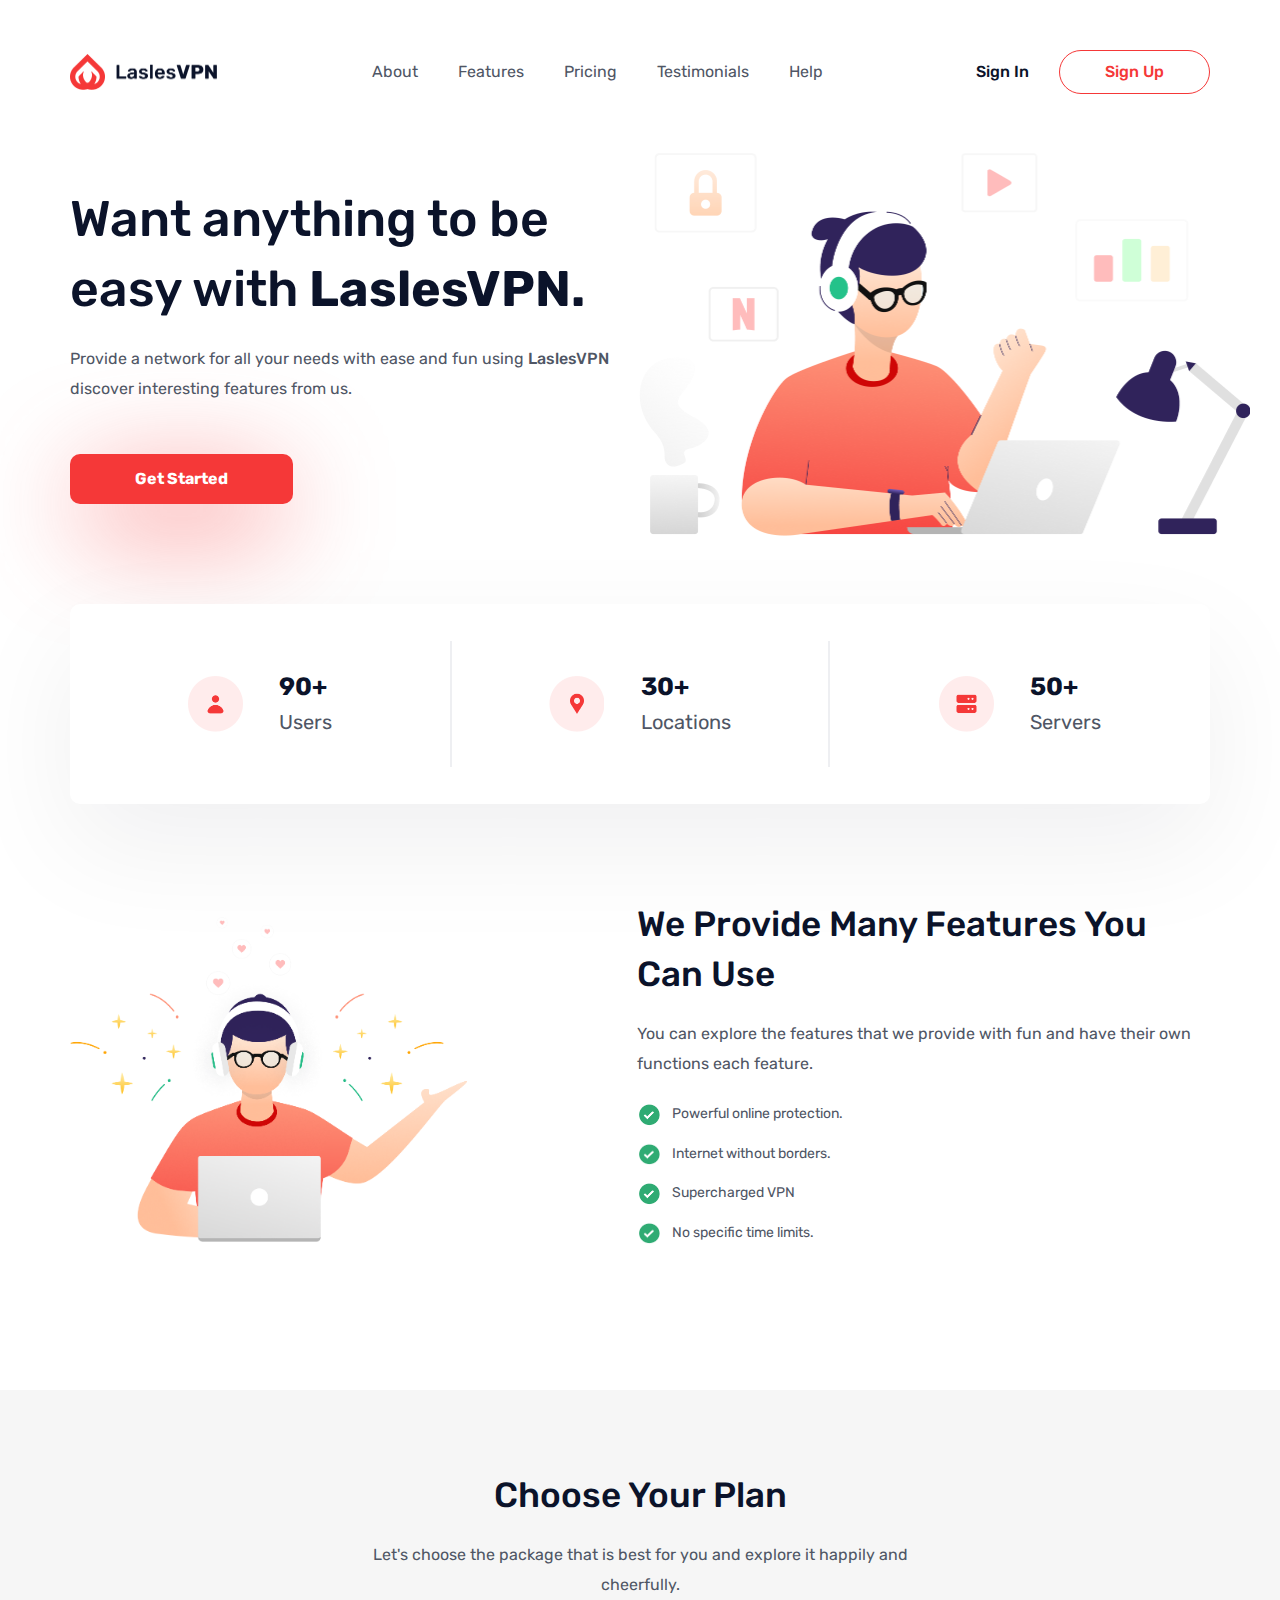
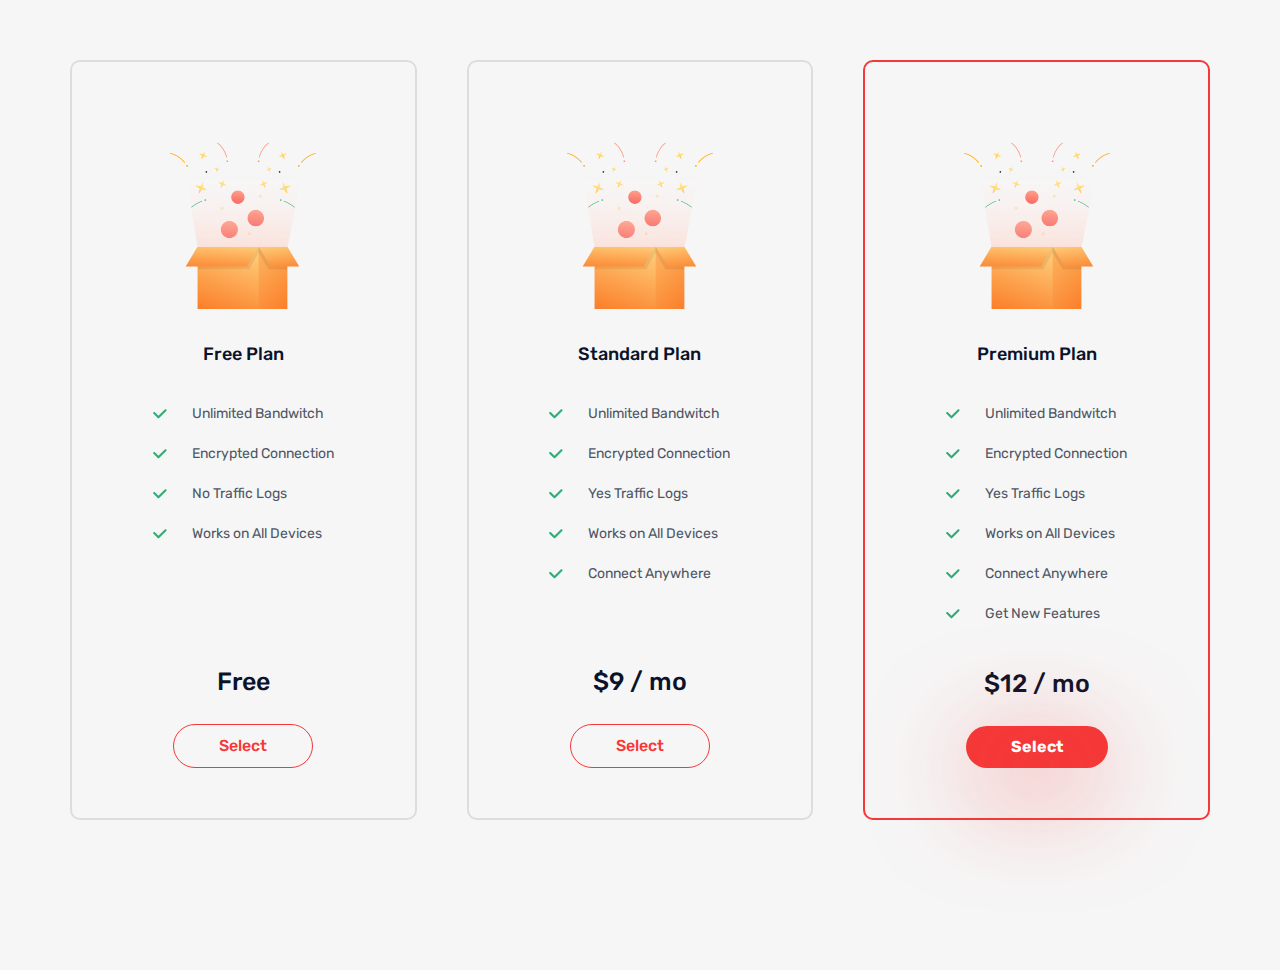
==== index.html @ 3b12e37f "plan" ====
<!DOCTYPE html>
<html lang="en">
  <head>
    <meta charset="UTF-8" />
    <meta http-equiv="X-UA-Compatible" content="IE=edge" />
    <meta name="viewport" content="width=device-width, initial-scale=1.0" />
    <title>LaslesVPN</title>
    <link rel="stylesheet" href="./css/app.css" />

    <link rel="preconnect" href="https://fonts.googleapis.com" />
    <link rel="preconnect" href="https://fonts.gstatic.com" crossorigin />
    <link
      href="https://fonts.googleapis.com/css2?family=Rubik:wght@400;500;700&display=swap"
      rel="stylesheet"
    />
  </head>

  <body>
    <div class="wrapper">
      <header class="header">
        <div class="container">
          <div class="header-container">
            <img srcset="./images/Logo.png 2x" alt="Logo" class="header-logo" />
            <ul class="menu">
              <li class="menu-item">
                <a href="#" class="menu-link">About</a>
              </li>
              <li class="menu-item">
                <a href="#" class="menu-link">Features</a>
              </li>
              <li class="menu-item">
                <a href="#" class="menu-link">Pricing</a>
              </li>
              <li class="menu-item">
                <a href="#" class="menu-link">Testimonials</a>
              </li>
              <li class="menu-item">
                <a href="#" class="menu-link">Help</a>
              </li>
            </ul>

            <div class="header-auth">
              <a href="#" class="header-signin">Sign in</a>
              <!-- <a href="#" class="header-signup">Sign up</a> -->
              <a href="#" class="button button-outline">Sign up</a>
            </div>
          </div>
        </div>
      </header>

      <main>
        <section class="hero">
          <div class="container">
            <div class="hero-container">
              <div class="hero-content">
                <h1 class="hero-heading">
                  Want anything to be easy with <strong>LaslesVPN.</strong>
                </h1>
                <p class="hero-desc">
                  Provide a network for all your needs with ease and fun using
                  <strong>LaslesVPN</strong> discover interesting features from
                  us.
                </p>
                <a
                  href="#"
                  class="button button-primary button-rounded button-shadow"
                  >Get Started</a
                >
              </div>
              <div class="hero-image">
                <img srcset="./images//hero-image.png 2x" alt="hero-image" />
              </div>
            </div>
          </div>
        </section>

        <section class="intro">
          <div class="container">
            <div class="intro-container">
              <div class="intro-item">
                <div class="intro-icon">
                  <img srcset="./images/user.png 2x" alt="" />
                </div>
                <div class="intro-info">
                  <h3 class="intro-title">90+</h3>
                  <span class="intro-text"> Users </span>
                </div>
              </div>

              <div class="intro-item">
                <div class="intro-icon">
                  <img srcset="./images/location.png 2x" alt="" />
                </div>
                <div class="intro-info">
                  <h3 class="intro-title">30+</h3>
                  <span class="intro-text"> Locations </span>
                </div>
              </div>

              <div class="intro-item">
                <div class="intro-icon">
                  <img srcset="./images/Server.png 2x" alt="" />
                </div>
                <div class="intro-info">
                  <h3 class="intro-title">50+</h3>
                  <span class="intro-text"> Servers </span>
                </div>
              </div>
            </div>
          </div>
        </section>

        <section class="feature">
          <div class="container">
            <div class="feature-container">
              <div class="feature-image">
                <img srcset="./images/feature-image.png 2x" alt="" />
              </div>
              <div class="feature-content">
                <h2 class="heading">We Provide Many Features You Can Use</h2>
                <p class="text feature-desc">
                  You can explore the features that we provide with fun and have
                  their own functions each feature.
                </p>

                <ul class="feature-list">
                  <li class="feature-item">
                    <img
                      srcset="./images/check.png 2x"
                      alt=""
                      class="feature-icon"
                    />
                    <span> Powerful online protection.</span>
                  </li>
                  <li class="feature-item">
                    <img
                      srcset="./images/check.png 2x"
                      alt=""
                      class="feature-icon"
                    /><span>Internet without borders.</span>
                  </li>
                  <li class="feature-item">
                    <img
                      srcset="./images/check.png 2x"
                      alt=""
                      class="feature-icon"
                    /><span>Supercharged VPN</span>
                  </li>
                  <li class="feature-item">
                    <img
                      srcset="./images/check.png 2x"
                      alt=""
                      class="feature-icon"
                    /><span>No specific time limits.</span>
                  </li>
                </ul>
              </div>
            </div>
          </div>
        </section>

        <section class="plan">
          <div class="container">
            <div class="plan-header">
              <h2 class="heading">Choose Your Plan</h2>
              <p class="text">
                Let's choose the package that is best for you and explore it
                happily and cheerfully.
              </p>
            </div>
            <div class="plan-list">
              <div class="plan-item">
                <div class="plan-image">
                  <img srcset="./images/Free.png 2x" alt="" />
                </div>
                <h3 class="plan-title">Free Plan</h3>
                <div class="plan-detail">
                  <div class="plan-info">
                    <img src="./images/check-vector.svg" alt="" />
                    <span>Unlimited Bandwitch</span>
                  </div>
                  <div class="plan-info">
                    <img src="./images/check-vector.svg" alt="" />
                    <span>Encrypted Connection</span>
                  </div>
                  <div class="plan-info">
                    <img src="./images/check-vector.svg" alt="" />
                    <span>No Traffic Logs</span>
                  </div>
                  <div class="plan-info">
                    <img src="./images/check-vector.svg" alt="" />
                    <span>Works on All Devices</span>
                  </div>
                </div>
                <h4 class="plan-price">Free</h4>
                <a href="#" class="button button-outline">Select</a>
              </div>
              <div class="plan-item">
                <div class="plan-image">
                  <img srcset="./images/Free.png 2x" alt="" />
                </div>
                <h3 class="plan-title">Standard Plan</h3>
                <div class="plan-detail">
                  <div class="plan-info">
                    <img src="./images/check-vector.svg" alt="" />
                    <span>Unlimited Bandwitch</span>
                  </div>
                  <div class="plan-info">
                    <img src="./images/check-vector.svg" alt="" />
                    <span>Encrypted Connection</span>
                  </div>
                  <div class="plan-info">
                    <img src="./images/check-vector.svg" alt="" />
                    <span>Yes Traffic Logs</span>
                  </div>
                  <div class="plan-info">
                    <img src="./images/check-vector.svg" alt="" />
                    <span>Works on All Devices</span>
                  </div>
                  <div class="plan-info">
                    <img src="./images/check-vector.svg" alt="" />
                    <span>Connect Anywhere</span>
                  </div>
                </div>
                <h4 class="plan-price">$9 <span>/ mo </span></h4>
                <a href="#" class="button button-outline">Select</a>
              </div>
              <div class="plan-item is-active">
                <div class="plan-image">
                  <img srcset="./images/Free.png 2x" alt="" />
                </div>
                <h3 class="plan-title">Premium Plan</h3>
                <div class="plan-detail">
                  <div class="plan-info">
                    <img src="./images/check-vector.svg" alt="" />
                    <span>Unlimited Bandwitch</span>
                  </div>
                  <div class="plan-info">
                    <img src="./images/check-vector.svg" alt="" />
                    <span>Encrypted Connection</span>
                  </div>
                  <div class="plan-info">
                    <img src="./images/check-vector.svg" alt="" />
                    <span>Yes Traffic Logs</span>
                  </div>
                  <div class="plan-info">
                    <img src="./images/check-vector.svg" alt="" />
                    <span>Works on All Devices</span>
                  </div>
                  <div class="plan-info">
                    <img src="./images/check-vector.svg" alt="" />
                    <span>Connect Anywhere</span>
                  </div>
                  <div class="plan-info">
                    <img src="./images/check-vector.svg" alt="" />
                    <span>Get New Features</span>
                  </div>
                </div>
                <h4 class="plan-price">$12 <span>/ mo</span></h4>
                <a href="#" class="button button-primary button-shadow"
                  >Select</a
                >
              </div>
            </div>
          </div>
        </section>
      </main>
    </div>
  </body>
</html>
---- css/app.css ----
html {
  box-sizing: border-box;
}

* {
  margin: 0;
  padding: 0;
}

*,
*::before,
*::after {
  box-sizing: border-box;
}

input,
textarea,
select,
button {
  outline: none;
}

input {
  line-height: normal;
}

label,
button {
  cursor: pointer;
}

a {
  text-decoration: none;
}

img {
  display: block;
  max-width: 100%;
}

.wrapper {
  max-width: 1440px;
  margin: 0 auto;
}

.container {
  max-width: 1170px;
  margin: 0 auto;
  padding: 0 15px;
}

body {
  line-height: 1;
  font-family: "Rubik", sans-serif;
  color: #4f5665;
  font-weight: 400;
}

.button {
  display: inline-block;
  padding: 13px 45px;
  border-radius: 100rem;
  font-family: "Rubik", sans-serif;
  line-height: 1;
  font-size: 16px;
  border: none;
  outline: none;
}
.button-primary {
  font-weight: 700;
  background-color: #f53838;
  color: white;
}
.button-outline {
  font-weight: 500;
  background-color: transparent;
  color: #f53838;
  border: 1px solid;
}
.button-rounded {
  border-radius: 10px;
  padding: 17px 65px;
}
.button-shadow {
  position: relative;
}
.button-shadow:after {
  content: "";
  position: absolute;
  top: 0;
  left: 50%;
  height: 100%;
  width: 90%;
  background: rgba(245, 56, 56, 0.63);
  filter: blur(54px);
  border-radius: 10px;
  transform: translate(-50%, 50%);
  z-index: -1;
}

h1,
h2,
h3,
h4,
h5,
h6 {
  color: #0b132a;
}

.heading {
  font-weight: 500;
  font-size: 35px;
  line-height: 1.4285714286;
  margin-bottom: 20px;
  text-transform: capitalize;
}

.text {
  line-height: 1.875;
}

.header {
  padding-top: 50px;
  padding-bottom: 90px;
}
.header-container {
  display: flex;
  justify-content: space-between;
  align-items: center;
}
.header-auth {
  display: flex;
  align-items: center;
  gap: 0 30px;
  text-transform: capitalize;
  font-weight: 500;
}
.header-signin {
  color: #0b132a;
}
.header-signup {
  padding: 13px 45px;
  border-radius: 100rem;
  color: #f53838;
  border: 1px solid;
}

.menu {
  list-style: none;
  display: flex;
  align-items: center;
  gap: 0 40px;
}
.menu-link {
  color: inherit;
}

.hero {
  padding-bottom: 100px;
}
.hero-container {
  display: flex;
  justify-content: space-between;
  align-items: center;
  position: relative;
}
.hero-image {
  position: absolute;
  transform: translateX(40px);
  right: 0;
}
.hero-content {
  width: 100%;
  max-width: 555px;
}
.hero-heading {
  font-size: 50px;
  font-weight: 500;
  margin-bottom: 20px;
  line-height: 1.4;
  color: #0b132a;
}
.hero-desc {
  line-height: 1.875;
  margin-bottom: 50px;
}
.hero-desc strong {
  font-weight: 500;
}

.intro {
  margin-bottom: 95px;
}
.intro-container {
  background: #ffffff;
  border-radius: 10px;
  padding: 37px 0;
  box-shadow: 0 42px 114px 0 rgba(13, 16, 37, 0.064);
  display: grid;
  grid-template-columns: repeat(3, minmax(0, 1fr));
  min-height: 200px;
}
.intro-item {
  display: flex;
  align-items: center;
  justify-content: center;
  gap: 0 36.5px;
}
.intro-item:nth-child(2) {
  border-left: 2px solid #eeeff2;
  border-right: 2px solid #eeeff2;
}
.intro-title {
  font-size: 25px;
  font-weight: 700;
  margin-bottom: 5px;
  line-height: 1.2;
}
.intro-text {
  font-size: 20px;
  line-height: 1.5;
}

.feature {
  margin-bottom: 130px;
}
.feature-container {
  display: flex;
  justify-content: space-between;
  align-items: center;
  gap: 0 170px;
}
.feature-desc {
  margin-bottom: 23px;
}
.feature-list {
  list-style: none;
}
.feature-item {
  display: flex;
  align-items: center;
  gap: 0 10px;
  margin-bottom: 15px;
  font-size: 14px;
}

.plan {
  padding: 80px 0 150px;
  background-color: #F6F6F6;
}
.plan-header {
  max-width: 555px;
  text-align: center;
  margin: 0 auto 60px;
}
.plan-list {
  display: grid;
  grid-template-columns: repeat(3, 1fr);
  grid-gap: 0 50px;
  min-height: 760px;
}
.plan-item {
  border: 2px solid #dddddd;
  box-sizing: border-box;
  border-radius: 10px;
  padding: 80px 50px 50px;
  display: flex;
  flex-direction: column;
  align-items: center;
}
.plan-image {
  margin: 0 auto 30px;
}
.plan-title {
  font-size: 18px;
  font-weight: 500;
  line-height: 1.6666666667;
  margin-bottom: 30px;
}
.plan-info {
  display: flex;
  align-items: center;
  gap: 0 25px;
  margin-bottom: 10px;
  font-size: 14px;
  line-height: 2.1428571429;
}
.plan-price {
  font-size: 25px;
  font-weight: 500;
  margin-bottom: 30px;
  margin-top: auto;
}
.plan .button-shadow {
  z-index: 0;
}
.plan-item.is-active, .plan-item:hover {
  border-color: #f53838;
}
.plan-item.is-active .button, .plan-item:hover .button {
  background-color: #f53838;
  color: white;
}

/*# sourceMappingURL=app.css.map */
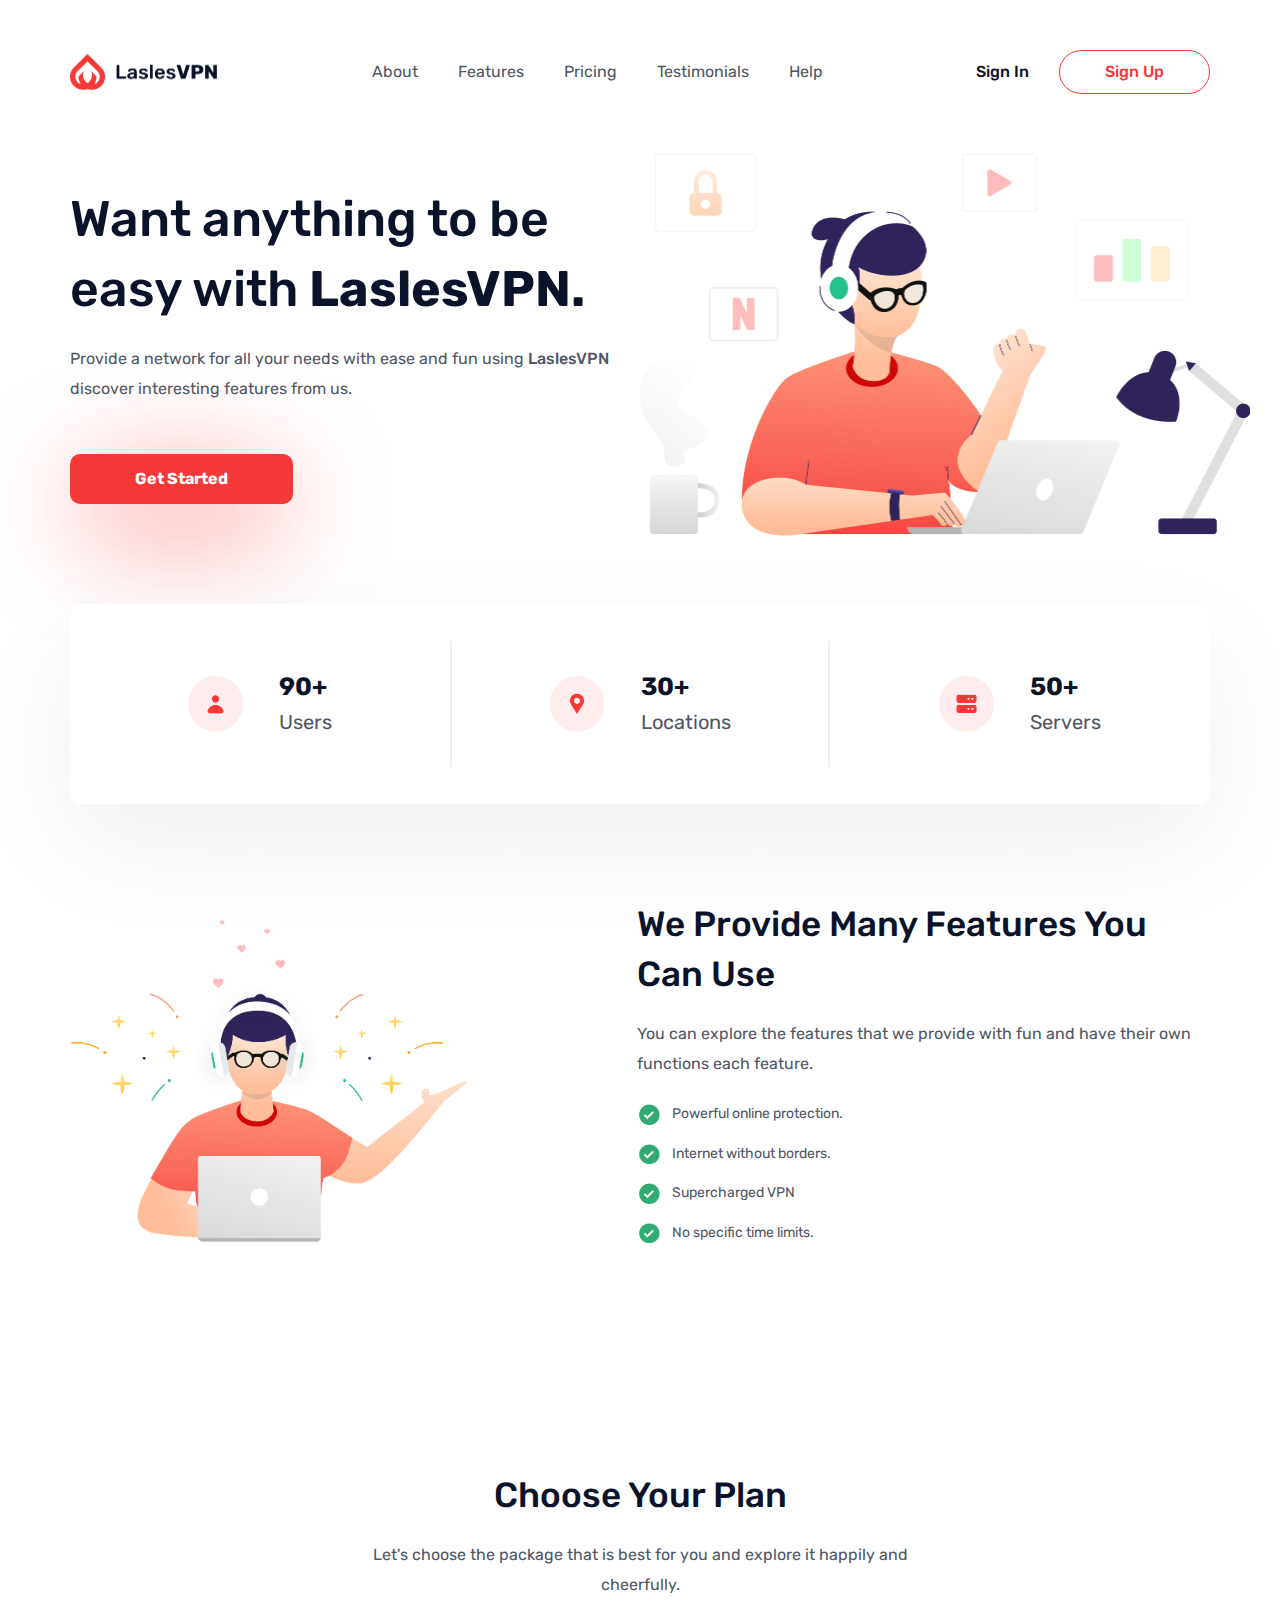
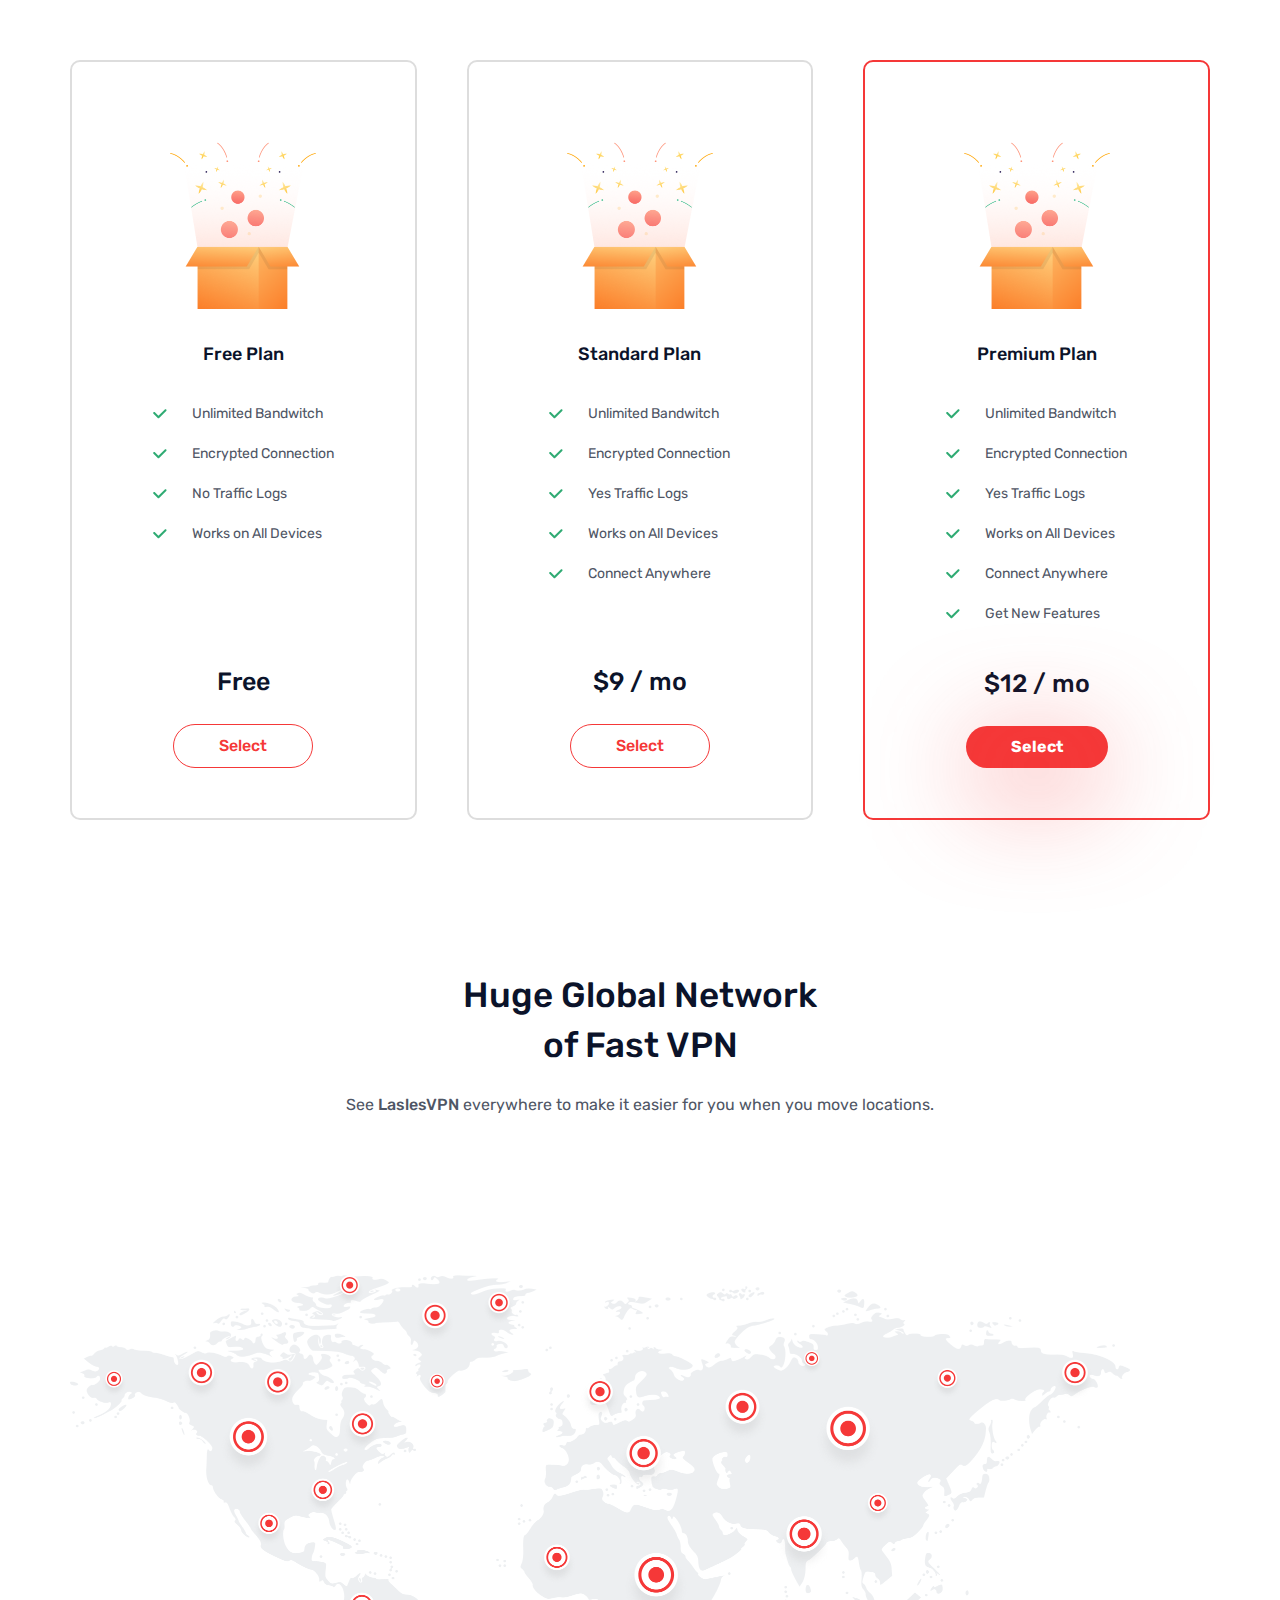
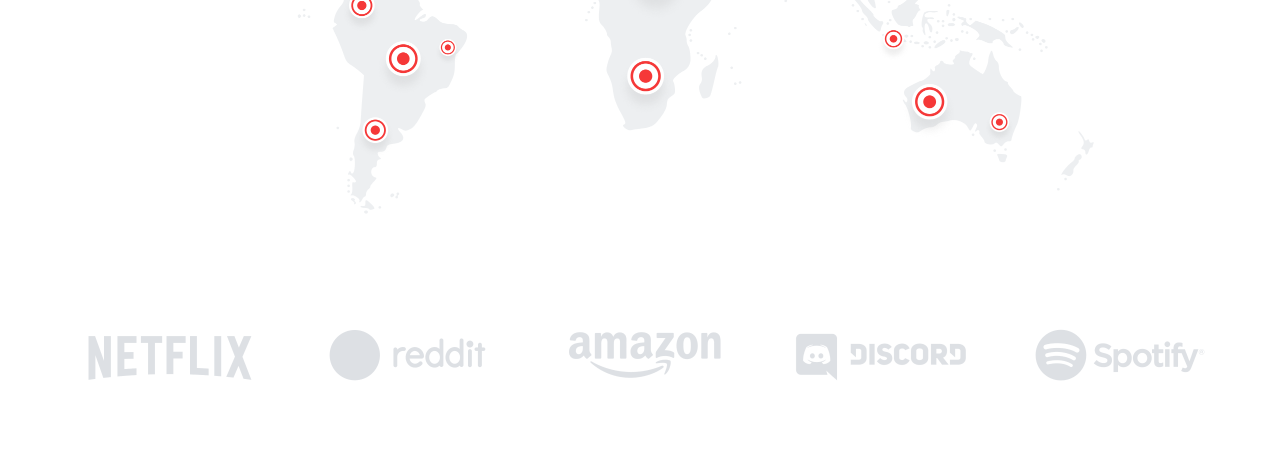
==== commit b036d2e5: "network+logo" ====
--- a/index.html
+++ b/index.html
@@ -264,6 +264,27 @@
             </div>
           </div>
         </section>
+
+        <section class="network">
+          <div class="container">
+            <div class="boxed">
+              <h2 class="heading">Huge Global Network of Fast VPN</h2>
+              <p class="text">
+                See <span class="text-medium">LaslesVPN</span> everywhere to
+                make it easier for you when you move locations.
+              </p>
+            </div>
+            <div class="network-image">
+              <img srcset="./images/network.png 2x" alt="" />
+            </div>
+          </div>
+        </section>
+
+        <section class="logo">
+          <div class="container">
+            <img srcset="./images/Sponsored.png 2x" alt="" />
+          </div>
+        </section>
       </main>
     </div>
   </body>
--- a/css/app.css
+++ b/css/app.css
@@ -38,22 +38,22 @@
   max-width: 100%;
 }
 
-.wrapper {
-  max-width: 1440px;
-  margin: 0 auto;
-}
-
-.container {
-  max-width: 1170px;
-  margin: 0 auto;
-  padding: 0 15px;
-}
-
 body {
   line-height: 1;
   font-family: "Rubik", sans-serif;
   color: #4f5665;
   font-weight: 400;
+}
+
+.wrapper {
+  max-width: 1440px;
+  margin: 0 auto;
+}
+
+.container {
+  max-width: 1170px;
+  margin: 0 auto;
+  padding: 0 15px;
 }
 
 .button {
@@ -98,6 +98,13 @@
   z-index: -1;
 }
 
+.boxed {
+  min-width: 555px;
+  margin-left: auto;
+  margin-right: auto;
+  text-align: center;
+}
+
 h1,
 h2,
 h3,
@@ -112,11 +119,14 @@
   font-size: 35px;
   line-height: 1.4285714286;
   margin-bottom: 20px;
-  text-transform: capitalize;
 }
 
 .text {
   line-height: 1.875;
+}
+
+.text-medium {
+  font-weight: 500;
 }
 
 .header {
@@ -246,7 +256,6 @@
 
 .plan {
   padding: 80px 0 150px;
-  background-color: #F6F6F6;
 }
 .plan-header {
   max-width: 555px;
@@ -302,4 +311,16 @@
   color: white;
 }
 
+.network .heading {
+  max-width: 380px;
+  margin-left: auto;
+  margin-right: auto;
+}
+.network .boxed {
+  margin-bottom: 155px;
+}
+.network-image {
+  margin-bottom: 36px;
+}
+
 /*# sourceMappingURL=app.css.map */
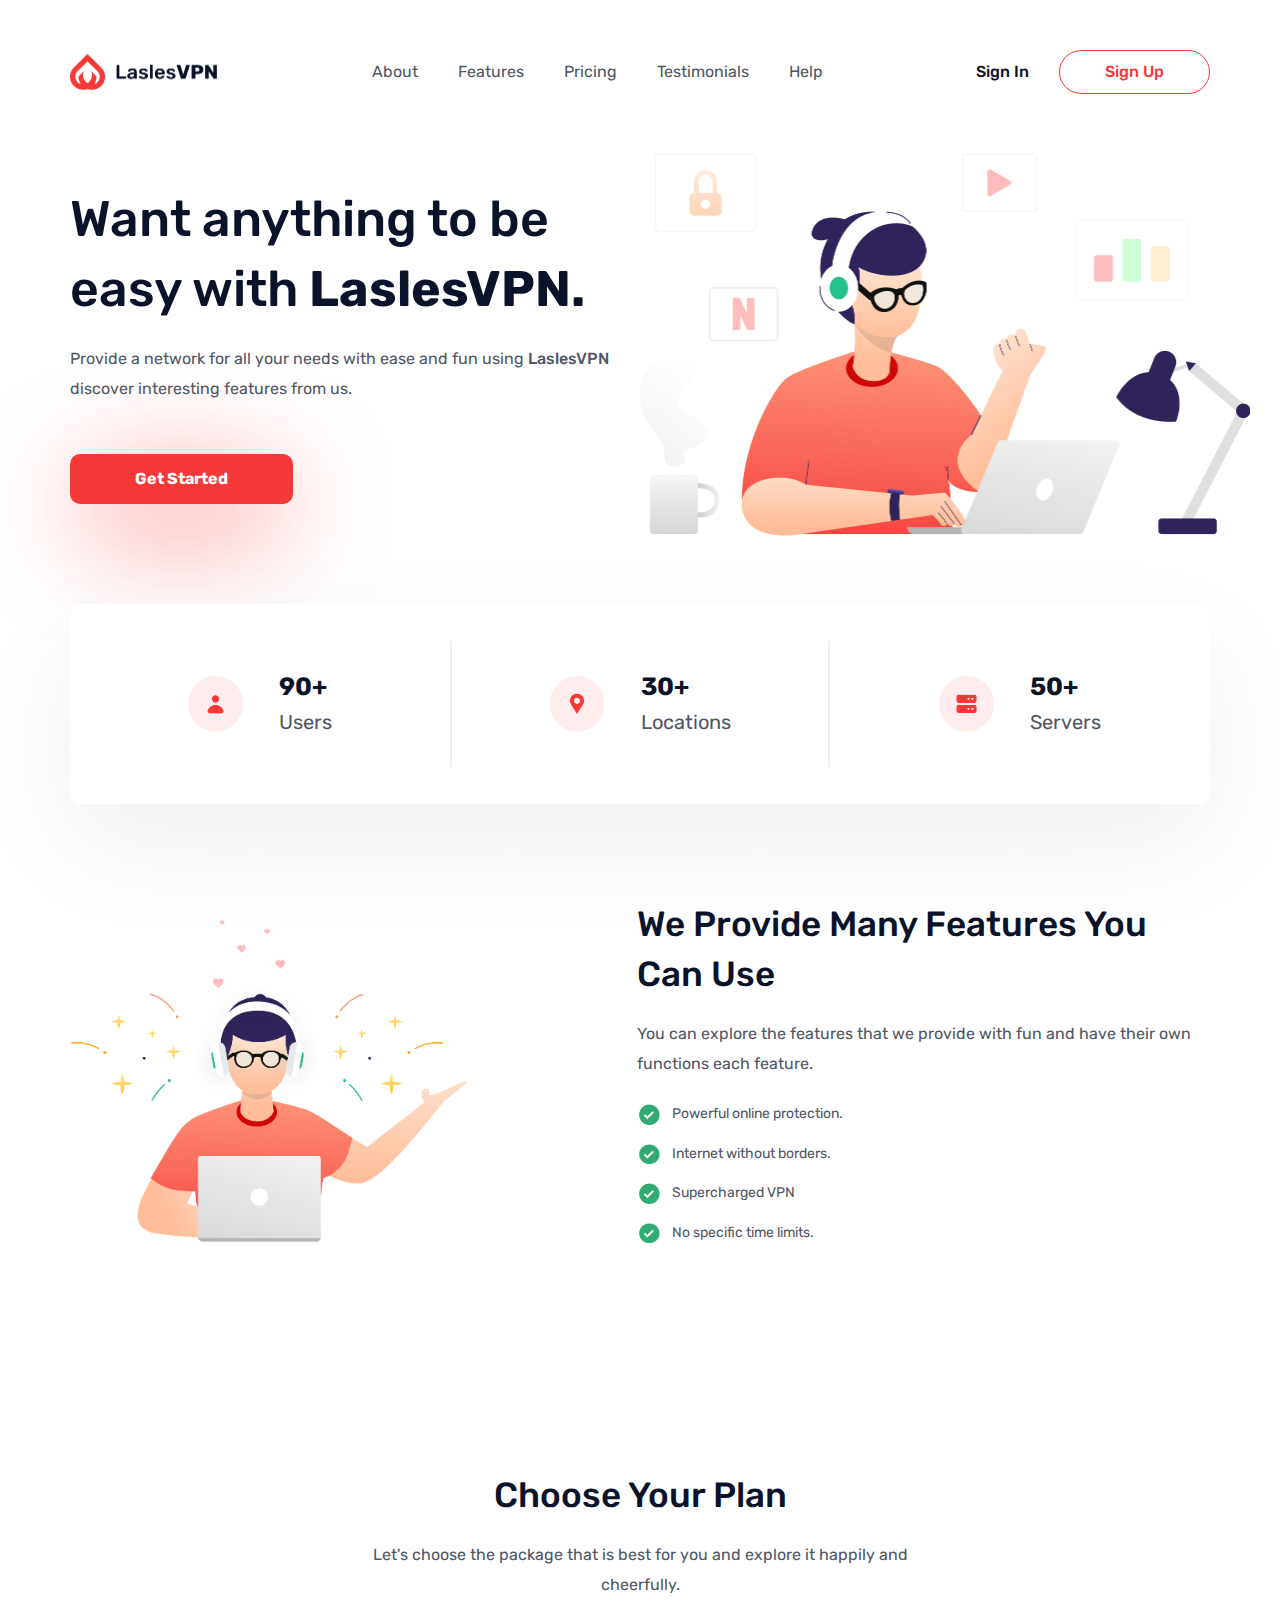
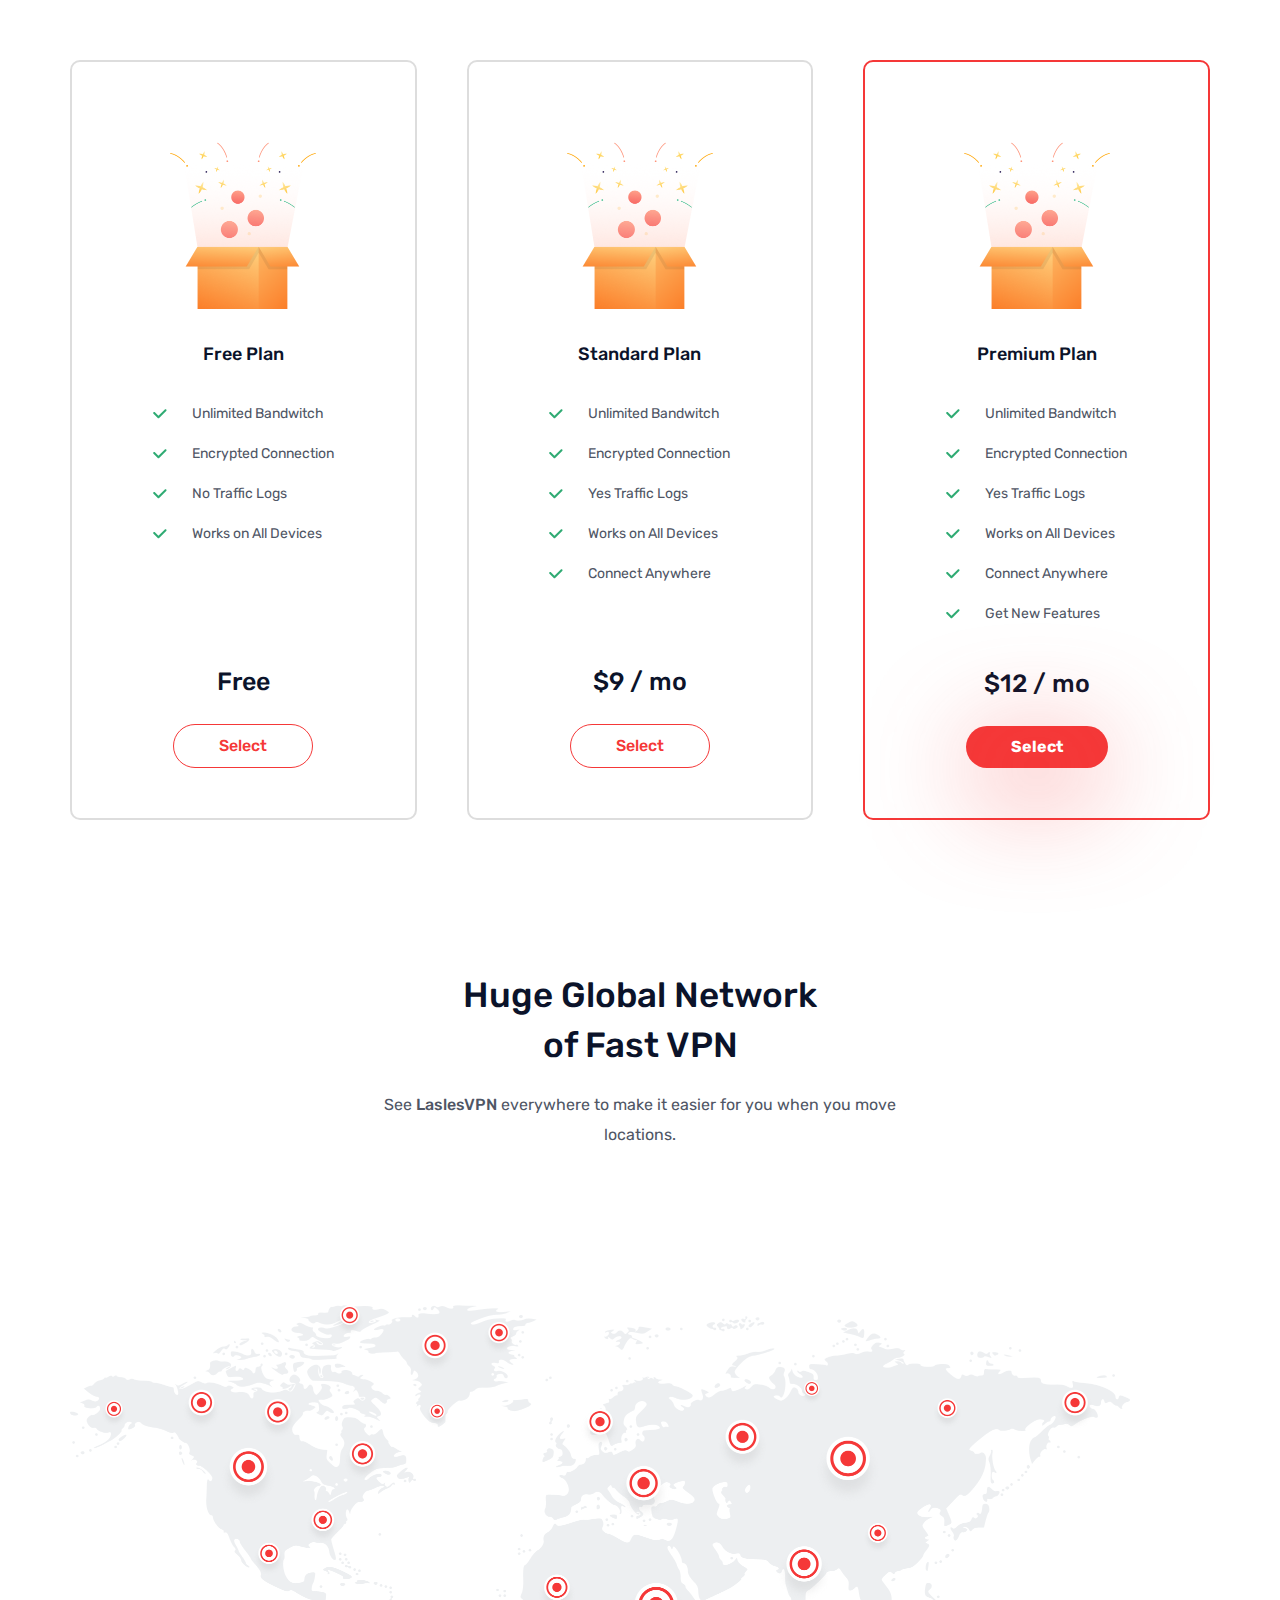
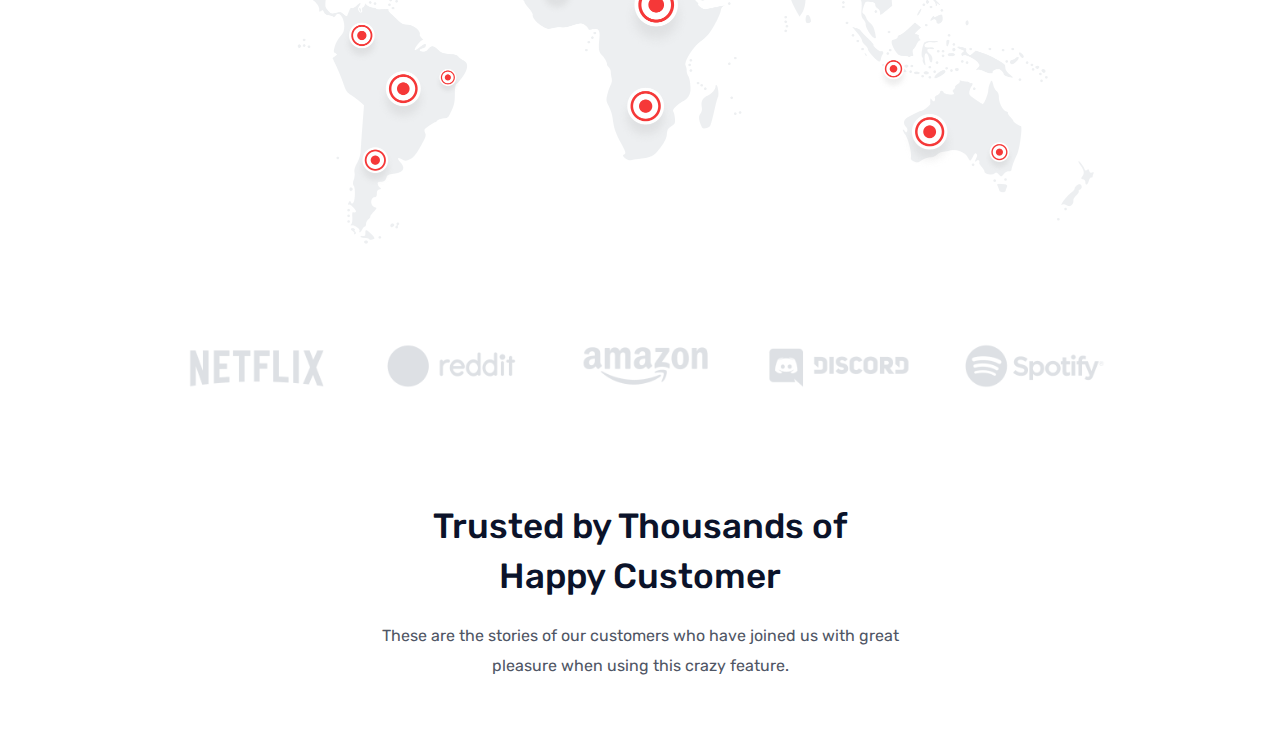
==== commit 82a45477: "deploy" ====
--- a/index.html
+++ b/index.html
@@ -285,6 +285,18 @@
             <img srcset="./images/Sponsored.png 2x" alt="" />
           </div>
         </section>
+
+        <section class="customer">
+          <div class="container">
+            <div class="boxed">
+              <h2 class="heading">Trusted by Thousands of Happy Customer</h2>
+              <p class="text">
+                These are the stories of our customers who have joined us with
+                great pleasure when using this crazy feature.
+              </p>
+            </div>
+          </div>
+        </section>
       </main>
     </div>
   </body>
--- a/css/app.css
+++ b/css/app.css
@@ -99,7 +99,7 @@
 }
 
 .boxed {
-  min-width: 555px;
+  max-width: 555px;
   margin-left: auto;
   margin-right: auto;
   text-align: center;
@@ -323,4 +323,17 @@
   margin-bottom: 36px;
 }
 
+.logo {
+  margin: 0 160px 50px;
+}
+
+.customer .boxed {
+  margin-bottom: 60px;
+}
+.customer .heading {
+  max-width: 450px;
+  margin-left: auto;
+  margin-right: auto;
+}
+
 /*# sourceMappingURL=app.css.map */
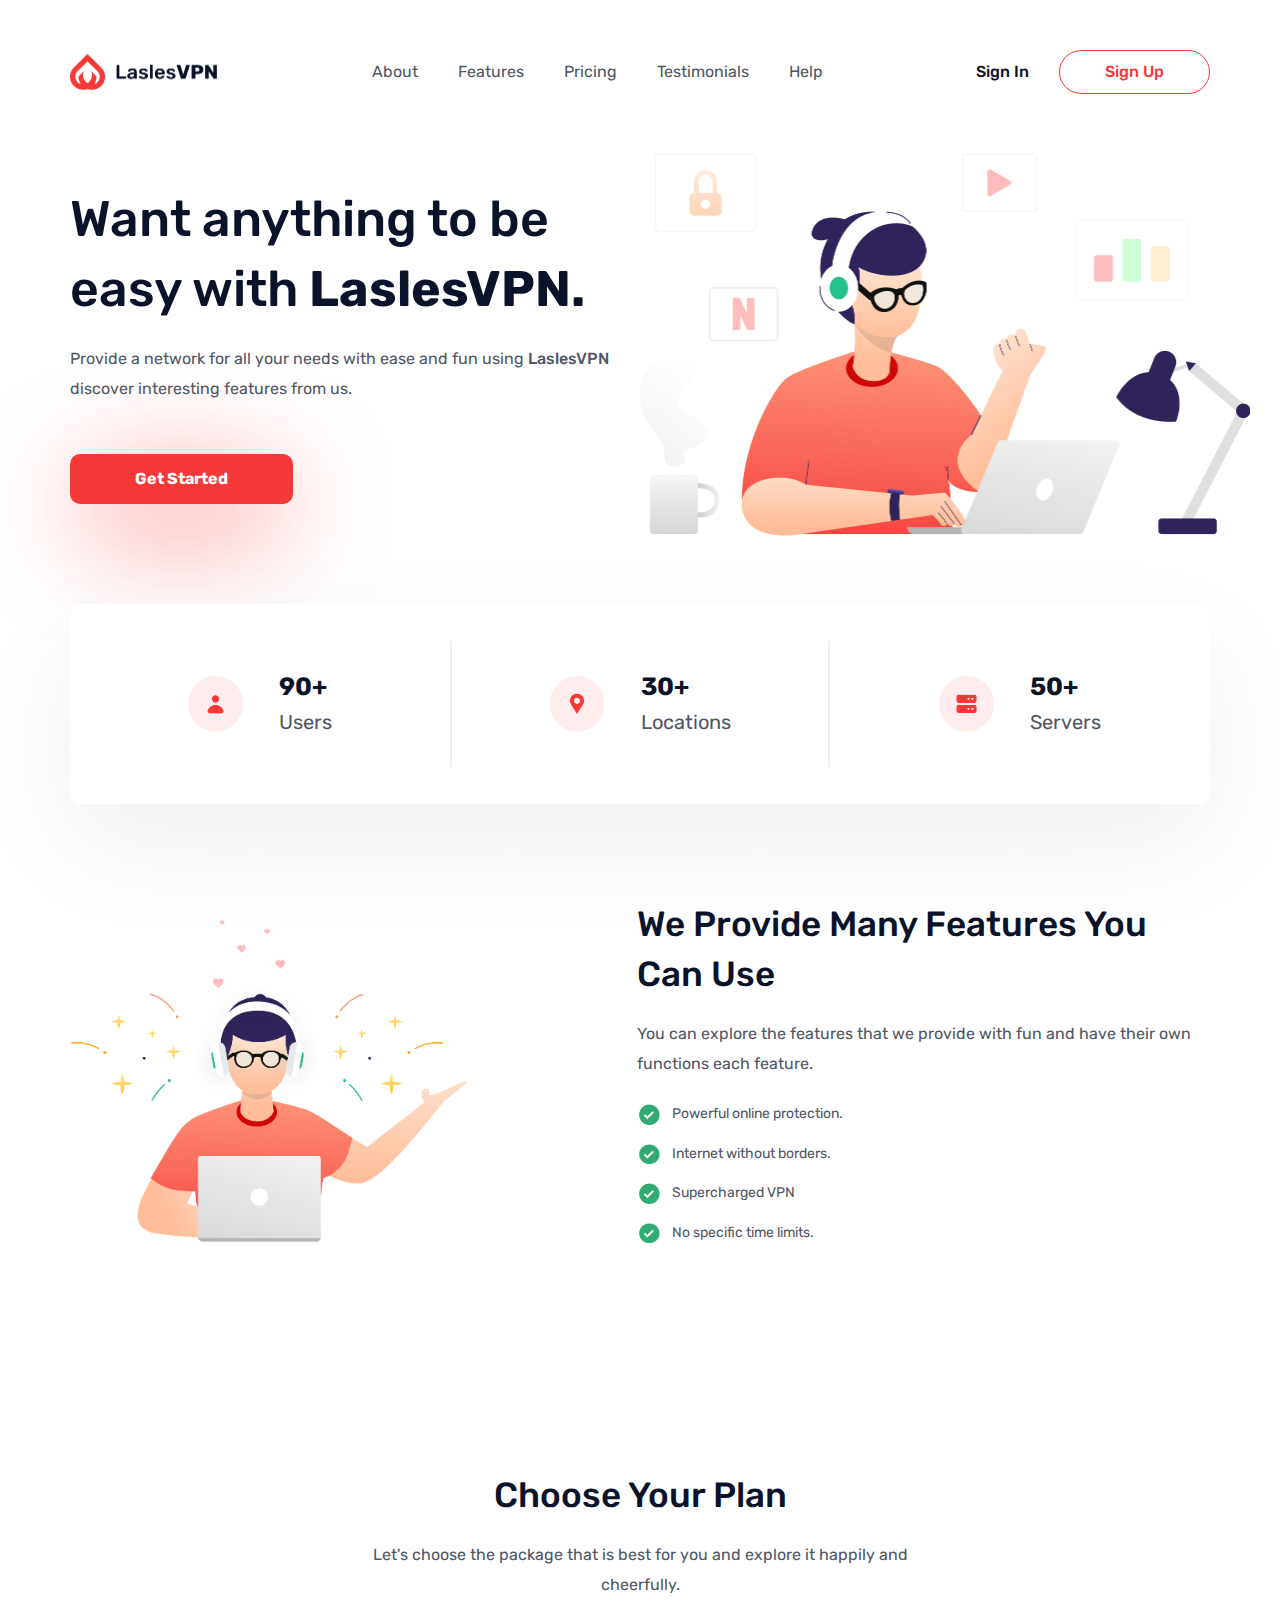
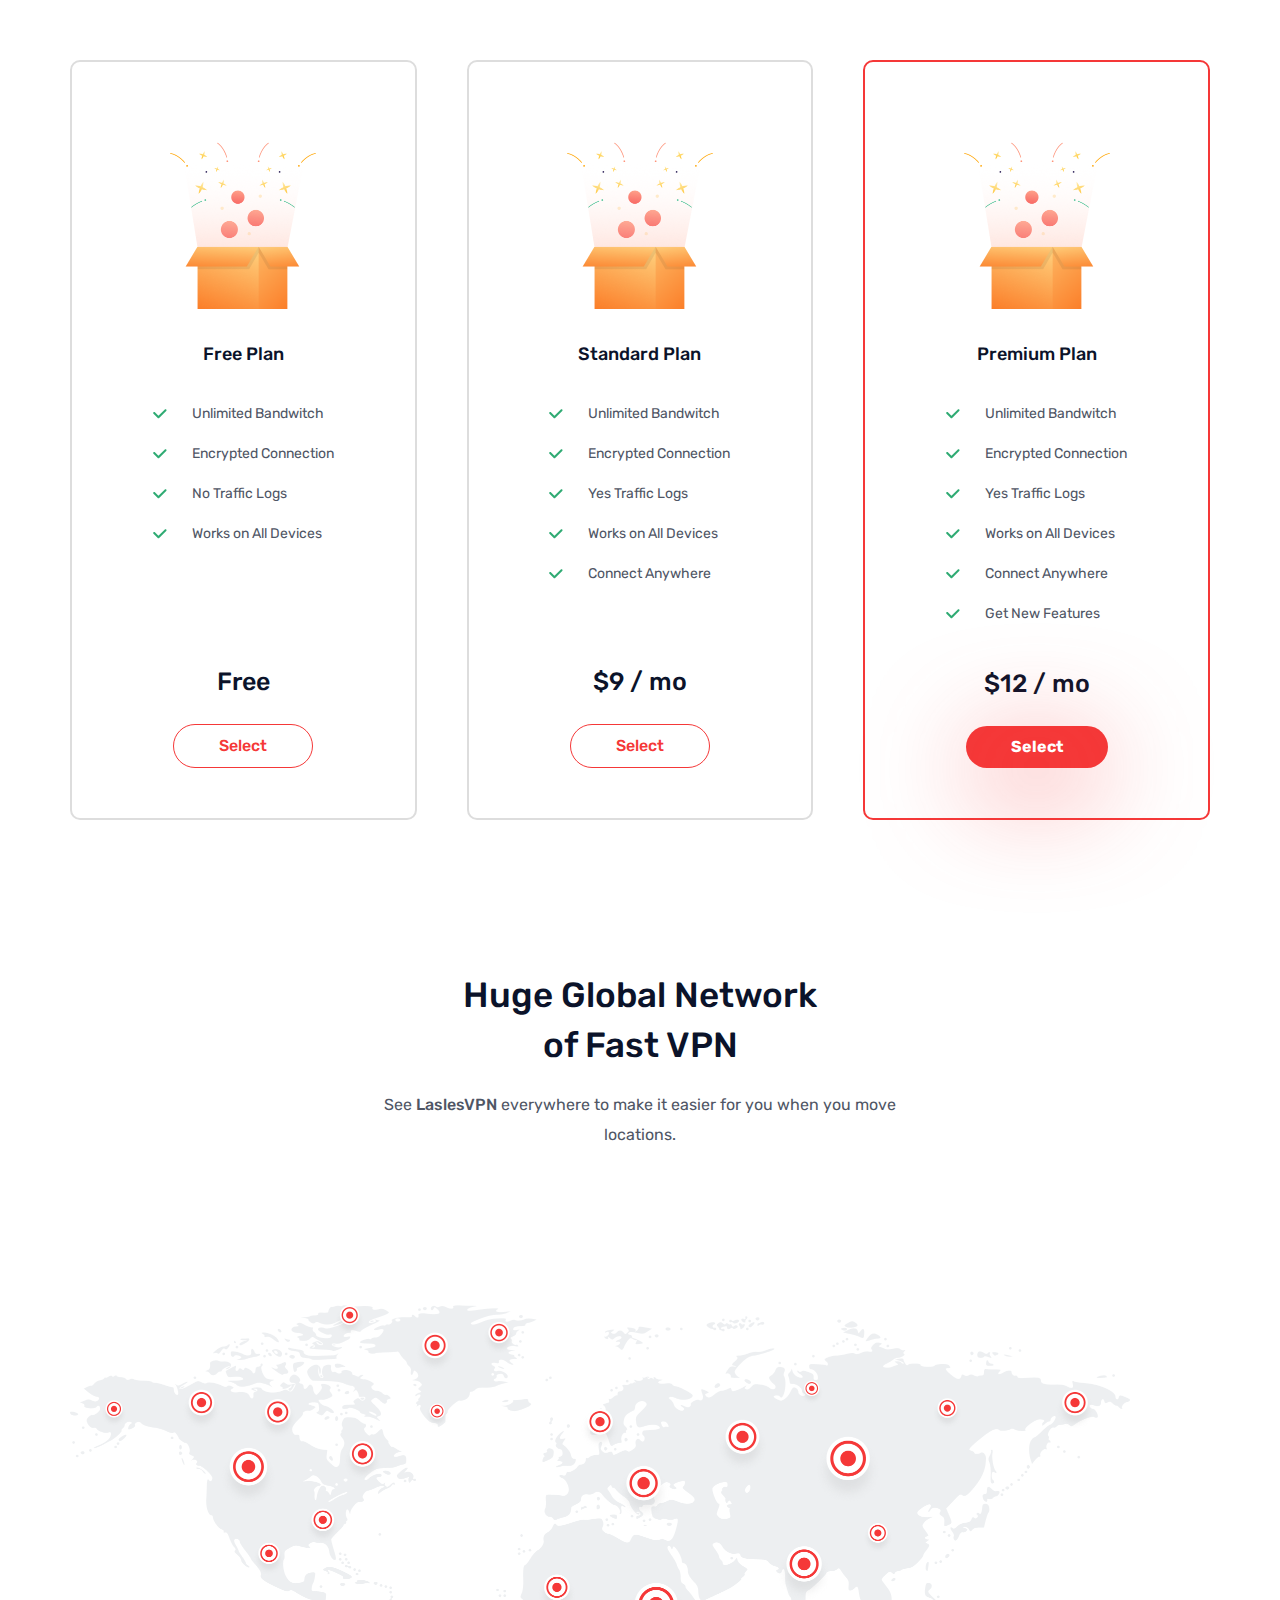
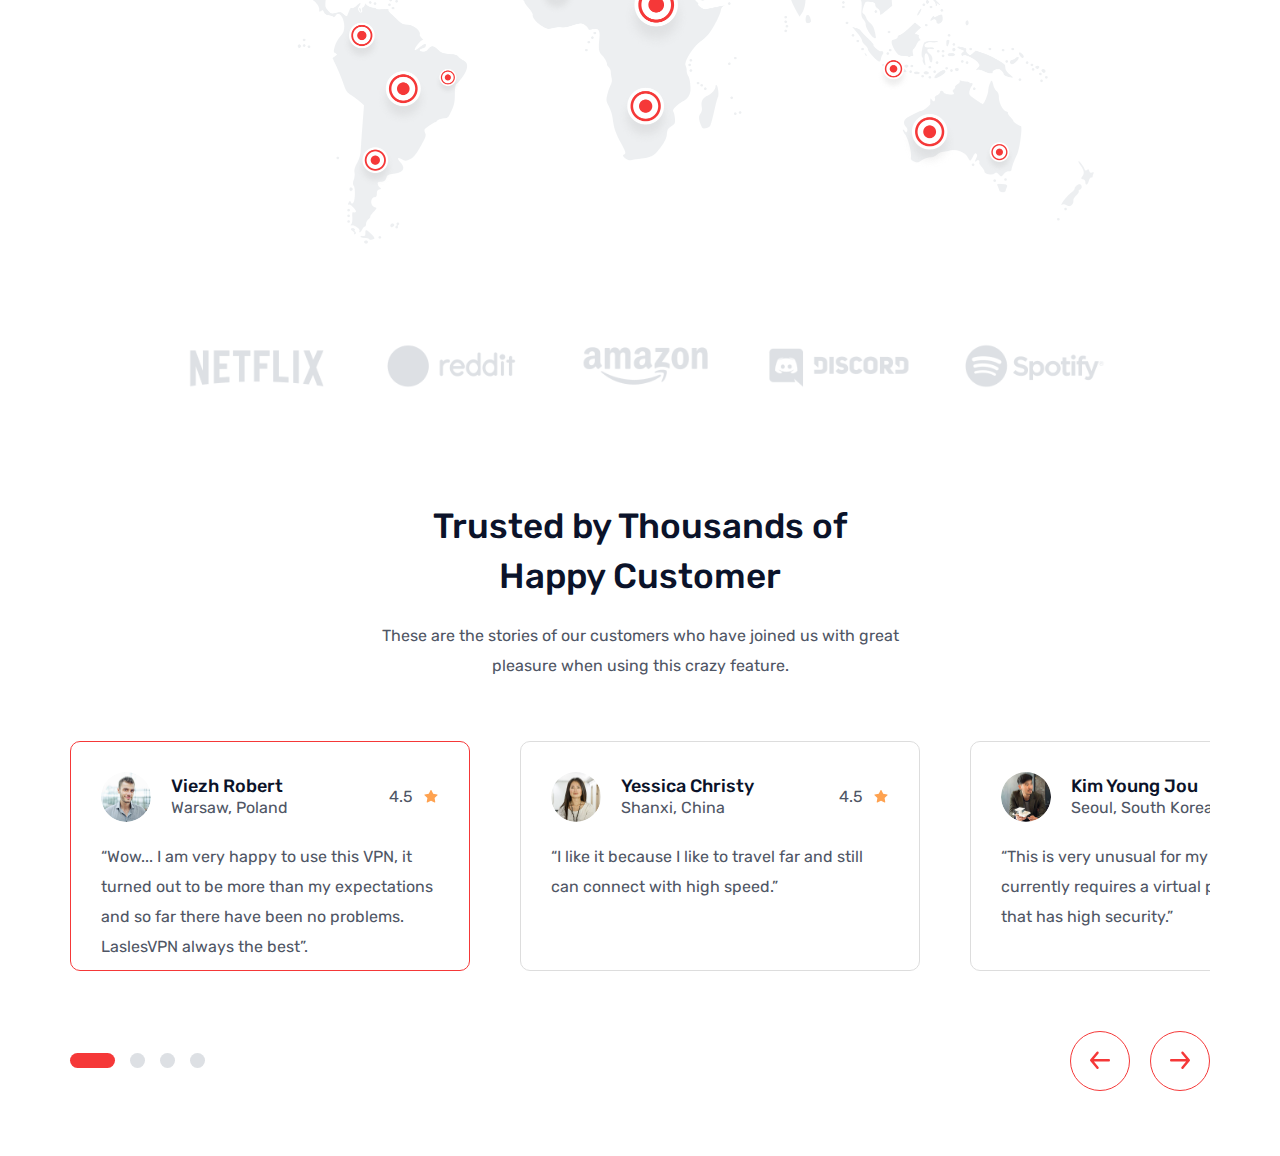
==== commit 72bb6356: "customer" ====
--- a/index.html
+++ b/index.html
@@ -13,6 +13,7 @@
       href="https://fonts.googleapis.com/css2?family=Rubik:wght@400;500;700&display=swap"
       rel="stylesheet"
     />
+    <script src="https://ajax.googleapis.com/ajax/libs/jquery/3.5.1/jquery.min.js"></script>
   </head>
 
   <body>
@@ -295,9 +296,125 @@
                 great pleasure when using this crazy feature.
               </p>
             </div>
+            <div class="customer-list">
+              <div class="customer-item is-active">
+                <div class="customer-top">
+                  <div class="customer-info">
+                    <div class="customer-avatar">
+                      <img alt="" srcset="./images/avatar1.png 2x" />
+                    </div>
+                    <div class="customer-detail">
+                      <h3 class="customer-name">Viezh Robert</h3>
+                      <span class="cutomer-address">Warsaw, Poland</span>
+                    </div>
+                  </div>
+                  <div class="customer-rating">
+                    <span>4.5</span>
+                    <img src="./images/icon-star.svg" alt="" />
+                  </div>
+                </div>
+                <div class="text customer-desc">
+                  “Wow... I am very happy to use this VPN, it turned out to be
+                  more than my expectations and so far there have been no
+                  problems. LaslesVPN always the best”.
+                </div>
+              </div>
+              <div class="customer-item">
+                <div class="customer-top">
+                  <div class="customer-info">
+                    <div class="customer-avatar">
+                      <img alt="" srcset="./images/avatar2.png 2x" />
+                    </div>
+                    <div class="customer-detail">
+                      <h3 class="customer-name">Yessica Christy</h3>
+                      <span class="cutomer-address">Shanxi, China</span>
+                    </div>
+                  </div>
+                  <div class="customer-rating">
+                    <span>4.5</span>
+                    <img src="./images/icon-star.svg" alt="" />
+                  </div>
+                </div>
+                <div class="text customer-desc">
+                  “I like it because I like to travel far and still can connect
+                  with high speed.”
+                </div>
+              </div>
+              <div class="customer-item">
+                <div class="customer-top">
+                  <div class="customer-info">
+                    <div class="customer-avatar">
+                      <img alt="" srcset="./images/avatar3.png 2x" />
+                    </div>
+                    <div class="customer-detail">
+                      <h3 class="customer-name">Kim Young Jou</h3>
+                      <span class="cutomer-address">Seoul, South Korea</span>
+                    </div>
+                  </div>
+                  <div class="customer-rating">
+                    <span>4.5</span>
+                    <img src="./images/icon-star.svg" alt="" />
+                  </div>
+                </div>
+                <div class="text customer-desc">
+                  “This is very unusual for my business that currently requires
+                  a virtual private network that has high security.”
+                </div>
+              </div>
+              <div class="customer-item">
+                <div class="customer-top">
+                  <div class="customer-info">
+                    <div class="customer-avatar">
+                      <img alt="" srcset="./images/avatar3.png 2x" />
+                    </div>
+                    <div class="customer-detail">
+                      <h3 class="customer-name">Kim Young Jou</h3>
+                      <span class="cutomer-address">Seoul, South Korea</span>
+                    </div>
+                  </div>
+                  <div class="customer-rating">
+                    <span>4.5</span>
+                    <img src="./images/icon-star.svg" alt="" />
+                  </div>
+                </div>
+                <div class="text customer-desc">
+                  “This is very unusual for my business that currently requires
+                  a virtual private network that has high security.”
+                </div>
+              </div>
+            </div>
+
+            <div class="customer-slider">
+              <div class="customer-swiper">
+                <div class="customer-swiper-item dot slider-bar"></div>
+                <div class="customer-swiper-item dot"></div>
+                <div class="customer-swiper-item dot"></div>
+                <div class="customer-swiper-item dot"></div>
+              </div>
+              <div class="customer-arrow">
+                <div class="customer-arrow-button arrow-prev">
+                  <img class="prev" src="./images/arrow-back.svg" alt="" />
+                  <img
+                    class="prev-reverse"
+                    src="./images/arrow-next.svg"
+                    alt=""
+                  />
+                </div>
+                <div class="customer-arrow-button arrow-next">
+                  <img class="next" src="./images/arrow-back.svg" alt="" />
+                  <img
+                    class="next-reverse"
+                    src="./images/arrow-next.svg"
+                    alt=""
+                  />
+                </div>
+              </div>
+            </div>
           </div>
         </section>
       </main>
     </div>
+
+    <script src="./js/app.js"></script>
   </body>
 </html>
--- a/css/app.css
+++ b/css/app.css
@@ -129,6 +129,11 @@
   font-weight: 500;
 }
 
+.text-small {
+  font-size: 14px;
+  line-height: 2.1428571429;
+}
+
 .header {
   padding-top: 50px;
   padding-bottom: 90px;
@@ -327,6 +332,9 @@
   margin: 0 160px 50px;
 }
 
+.customer {
+  padding-bottom: 65px;
+}
 .customer .boxed {
   margin-bottom: 60px;
 }
@@ -335,5 +343,125 @@
   margin-left: auto;
   margin-right: auto;
 }
+.customer ::-webkit-scrollbar {
+  display: none;
+}
+.customer-list {
+  display: flex;
+  justify-content: space-between;
+  align-items: center;
+  gap: 0 50px;
+  margin-bottom: 60px;
+  overflow-y: hidden;
+}
+.customer-item {
+  border: 1px solid #dddddd;
+  border-radius: 10px;
+  padding: 30px;
+  height: 230px;
+  min-width: 400px;
+}
+.customer-item.is-active, .customer-item:hover {
+  border-color: #f53838;
+  cursor: pointer;
+}
+.customer-top {
+  margin-bottom: 20px;
+  display: flex;
+  justify-content: space-between;
+  align-items: center;
+}
+.customer-info {
+  display: flex;
+  align-items: center;
+  gap: 0 20px;
+}
+.customer-avatar {
+  width: 50px;
+  height: 50px;
+}
+.customer-avatar img {
+  width: 100%;
+  height: 100%;
+  object-fit: cover;
+  border-radius: 100rem;
+}
+.customer-name {
+  font-size: 18px;
+  font-weight: 500;
+  margin-bottom: 5px;
+  line-height: 1;
+}
+.customer-address {
+  font-size: 14px;
+  line-height: 1;
+}
+.customer-rating {
+  display: flex;
+  align-items: center;
+  gap: 0 10px;
+}
+.customer-slider {
+  display: flex;
+  justify-content: space-between;
+  align-items: center;
+}
+.customer-swiper {
+  display: flex;
+  align-items: center;
+  justify-content: space-between;
+  gap: 0 15px;
+}
+.customer-swiper .dot {
+  height: 15px;
+  width: 15px;
+  border-radius: 100rem;
+  background-color: #dde0e4;
+  cursor: pointer;
+}
+.customer-swiper .slider-bar {
+  height: 15px;
+  width: 45px;
+  background-color: #f53838;
+  border-radius: 100rem;
+  cursor: pointer;
+}
+.customer-arrow {
+  display: flex;
+  justify-content: space-between;
+  align-items: center;
+  gap: 0 20px;
+}
+.customer-arrow-button {
+  width: 60px;
+  height: 60px;
+  border-radius: 100rem;
+  border: 1px solid #f53838;
+  display: flex;
+  justify-content: center;
+  align-items: center;
+}
+.customer-arrow-button .prev-reverse,
+.customer-arrow-button .next-reverse {
+  display: none;
+}
+.customer-arrow-button .next {
+  transform: scaleX(-1);
+}
+.customer-arrow-button:hover {
+  background-color: #f53838;
+  cursor: pointer;
+}
+.customer-arrow-button:hover .prev-reverse {
+  display: inherit;
+  transform: scaleX(-1);
+}
+.customer-arrow-button:hover .prev,
+.customer-arrow-button:hover .next {
+  display: none;
+}
+.customer-arrow-button:hover .next-reverse {
+  display: inherit;
+}
 
 /*# sourceMappingURL=app.css.map */
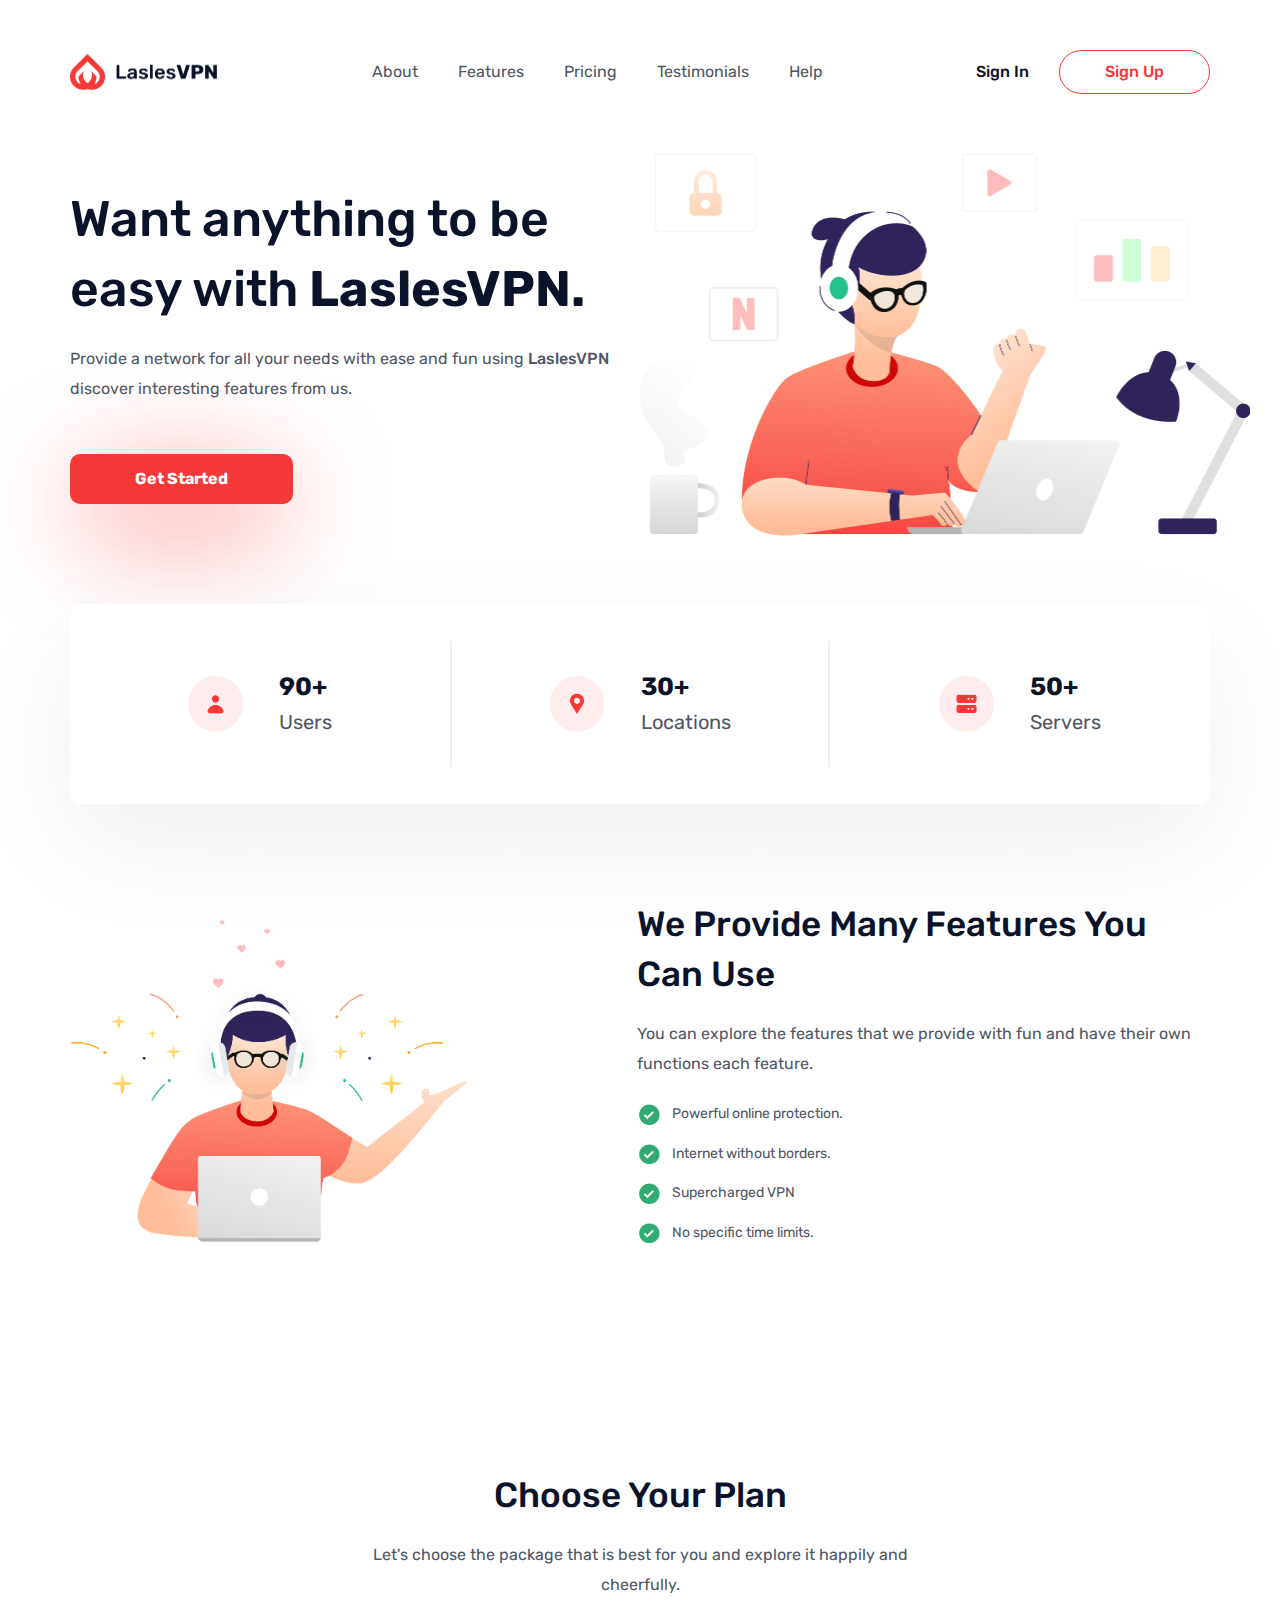
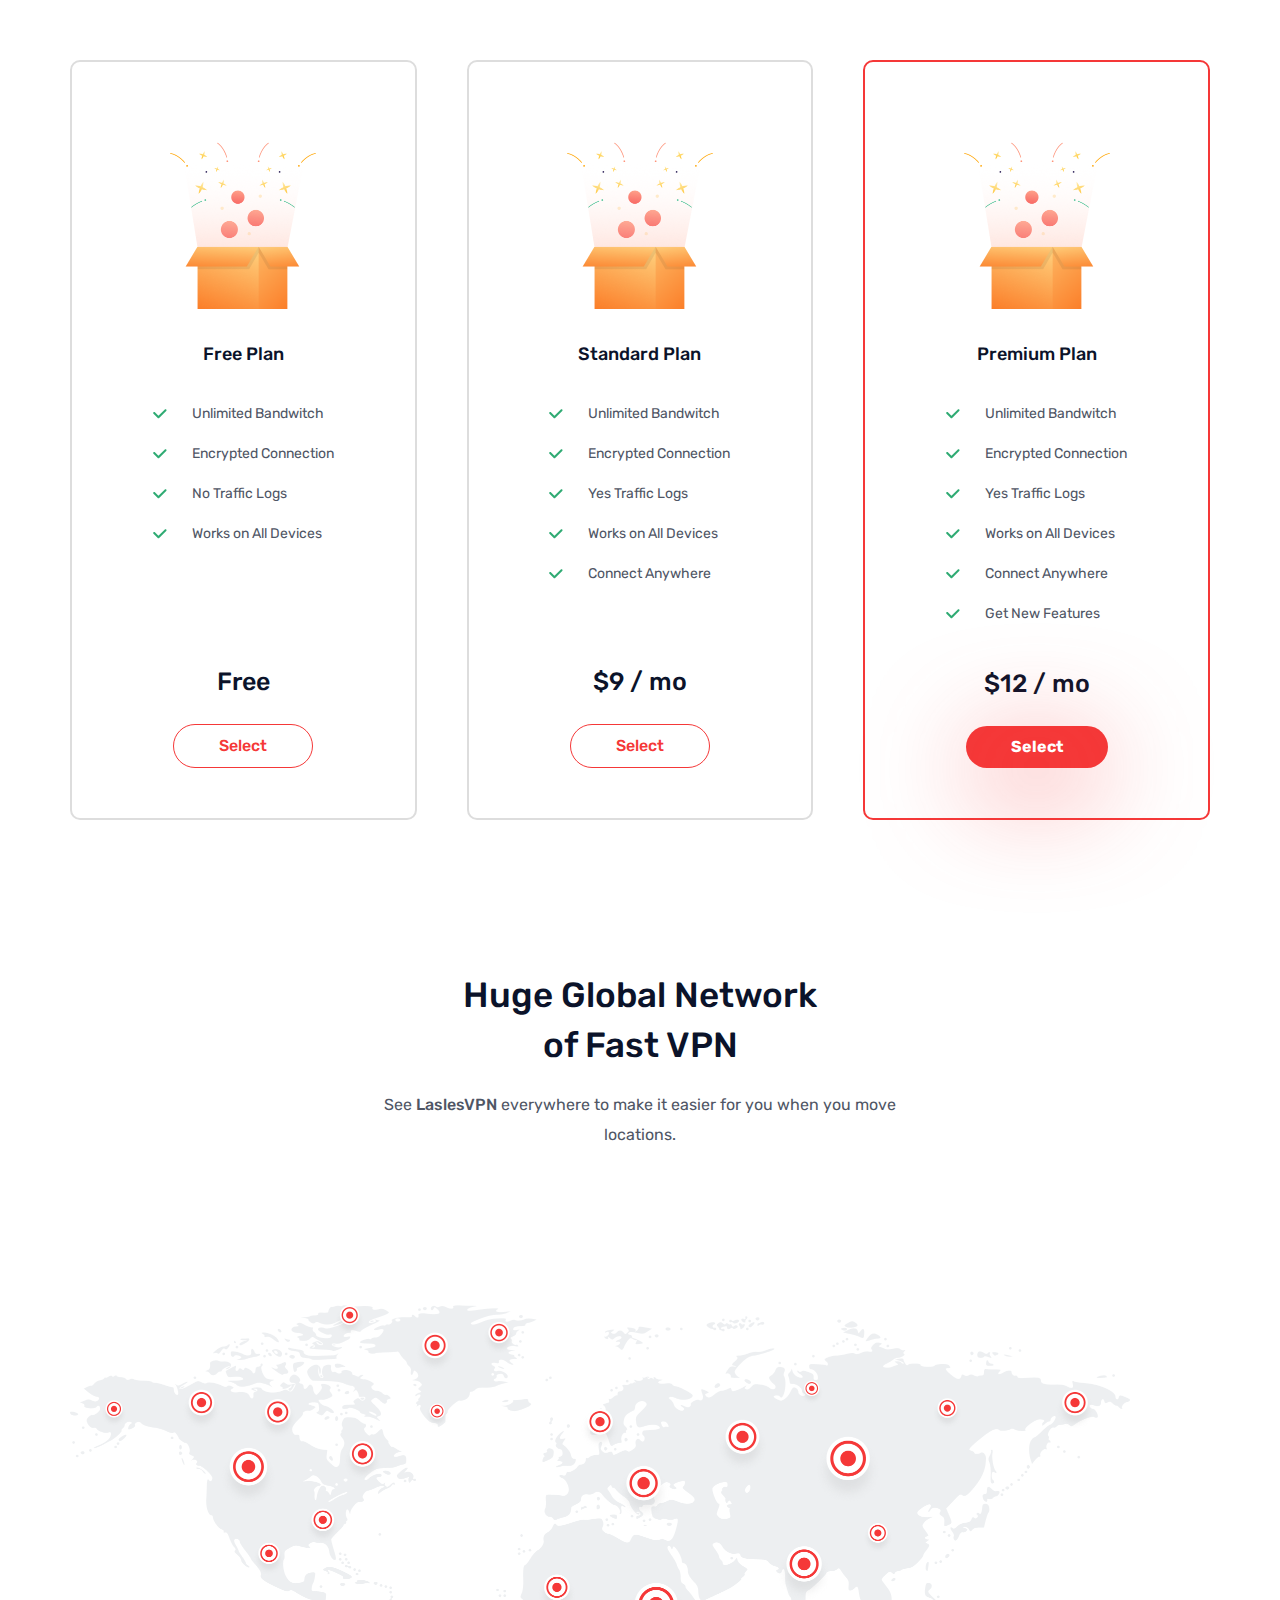
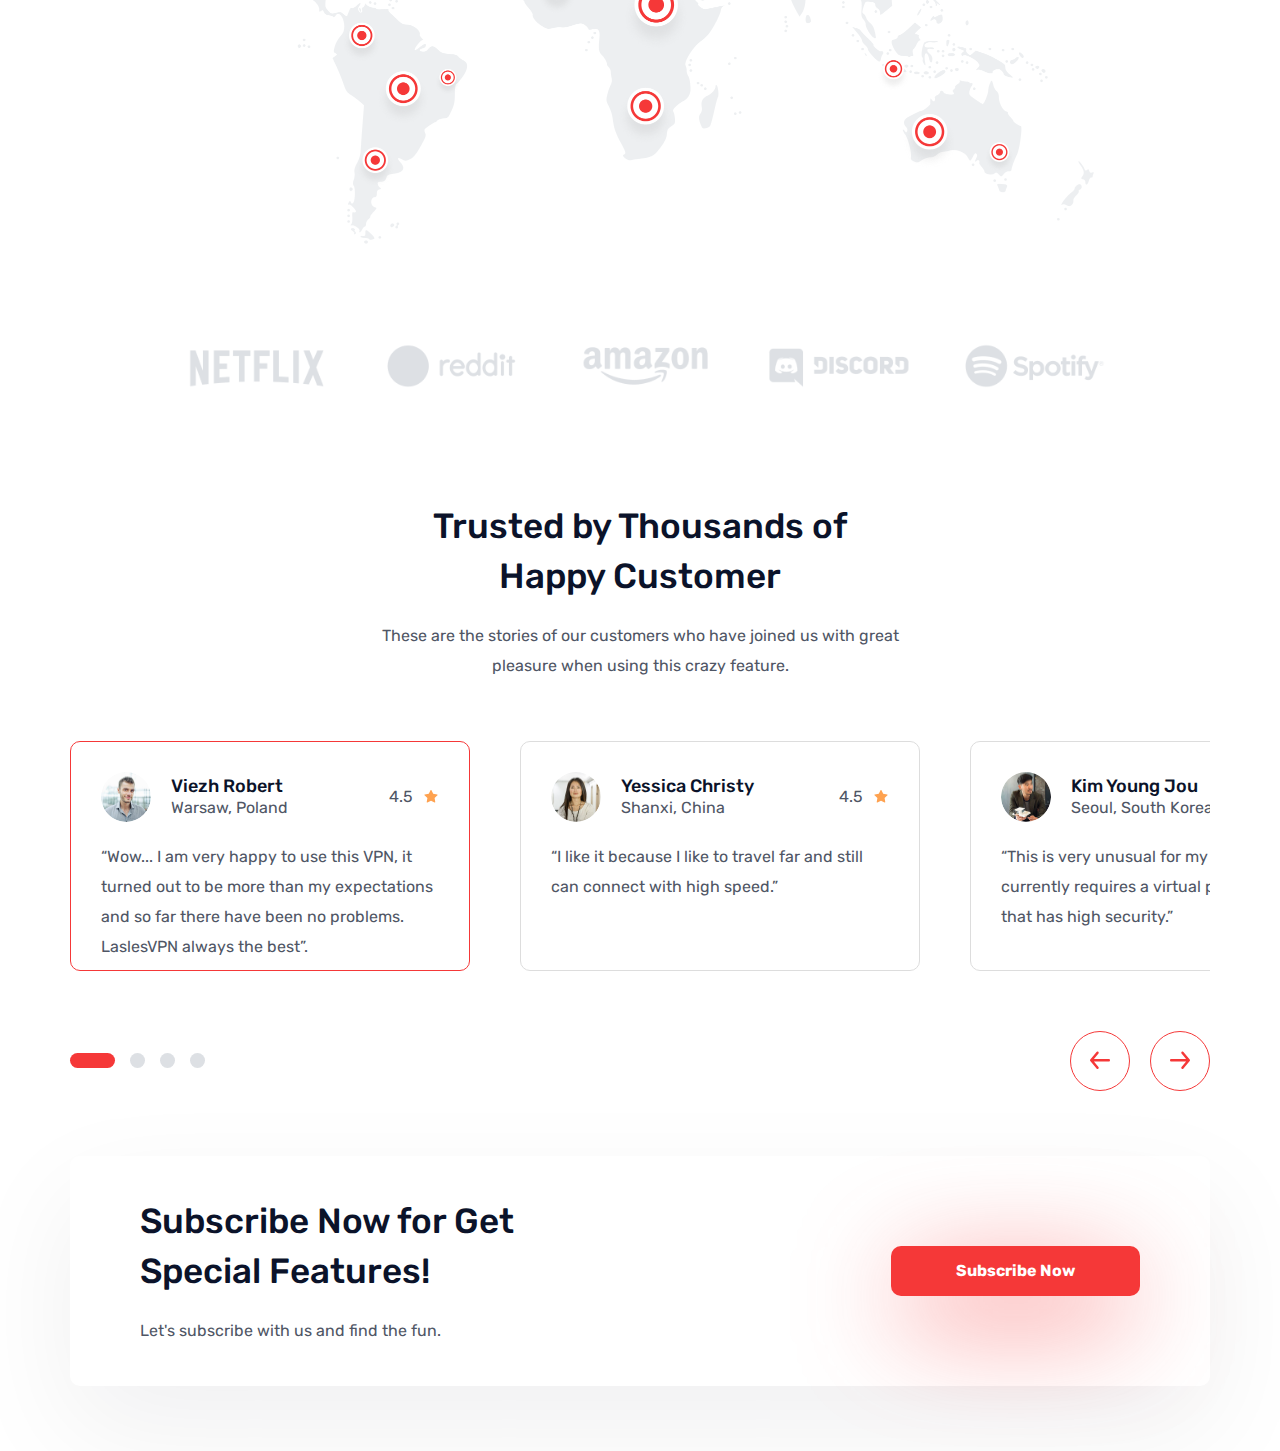
==== commit 20d0fea2: "subcribe" ====
--- a/index.html
+++ b/index.html
@@ -412,9 +412,27 @@
             </div>
           </div>
         </section>
+
+        <section class="subcribe">
+          <div class="container">
+            <div class="subcribe-wrapper">
+              <div class="subcribe-text text">
+                <h3 class="subcribe-heading heading">
+                  Subscribe Now for Get Special Features!
+                </h3>
+                <div class="subcribe-desc">
+                  Let's subscribe with us and find the fun.
+                </div>
+              </div>
+              <div class="button button-primary button-rounded button-shadow">
+                Subscribe Now
+              </div>
+            </div>
+          </div>
+        </section>
       </main>
     </div>
 
-    <script src="./js/app.js"></script>
+    <script src="./scripts/app.js"></script>
   </body>
 </html>
--- a/css/app.css
+++ b/css/app.css
@@ -464,4 +464,23 @@
   display: inherit;
 }
 
+.subcribe {
+  z-index: 2;
+  margin-bottom: 65px;
+}
+.subcribe-wrapper {
+  width: 1140px;
+  height: 230px;
+  padding-left: 70px;
+  padding-right: 70px;
+  border-radius: 10px;
+  display: flex;
+  justify-content: space-between;
+  align-items: center;
+  box-shadow: 0 42px 114px 0 rgba(13, 16, 37, 0.064);
+}
+.subcribe-text {
+  max-width: 410px;
+}
+
 /*# sourceMappingURL=app.css.map */
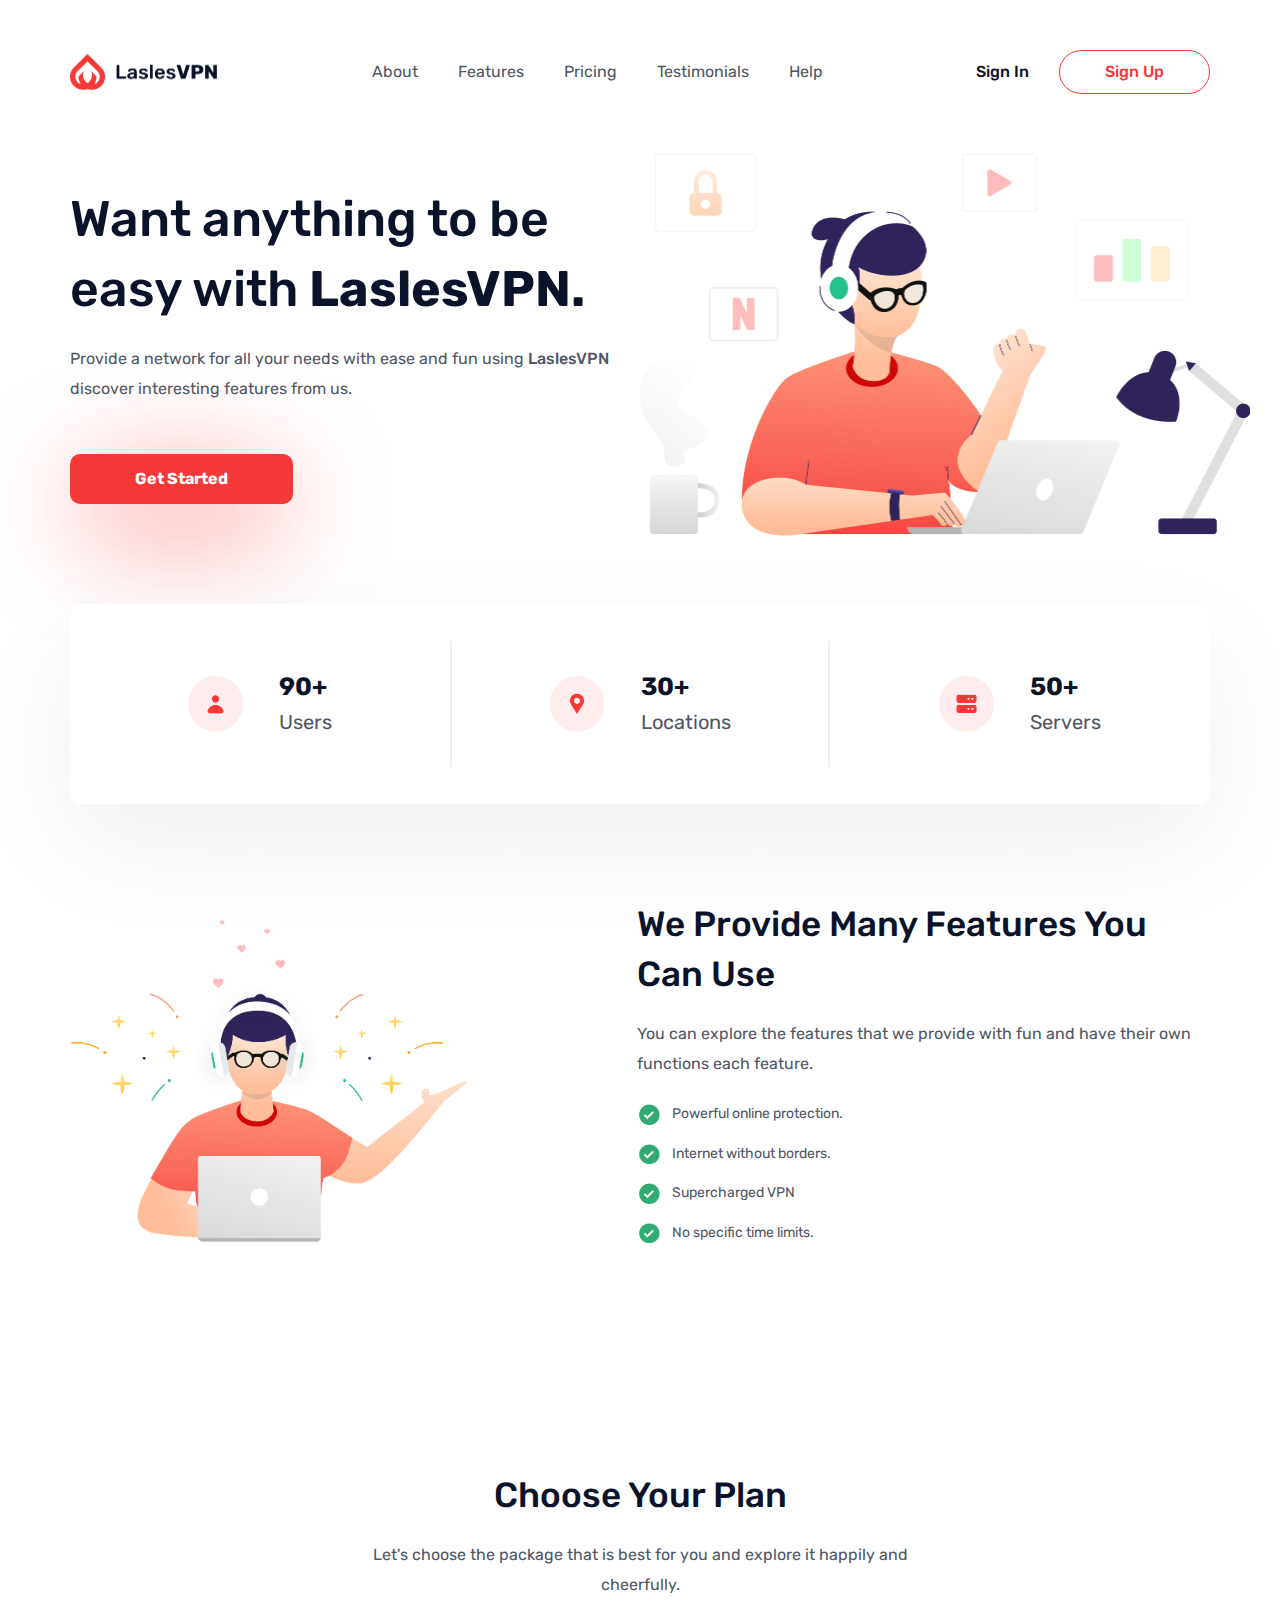
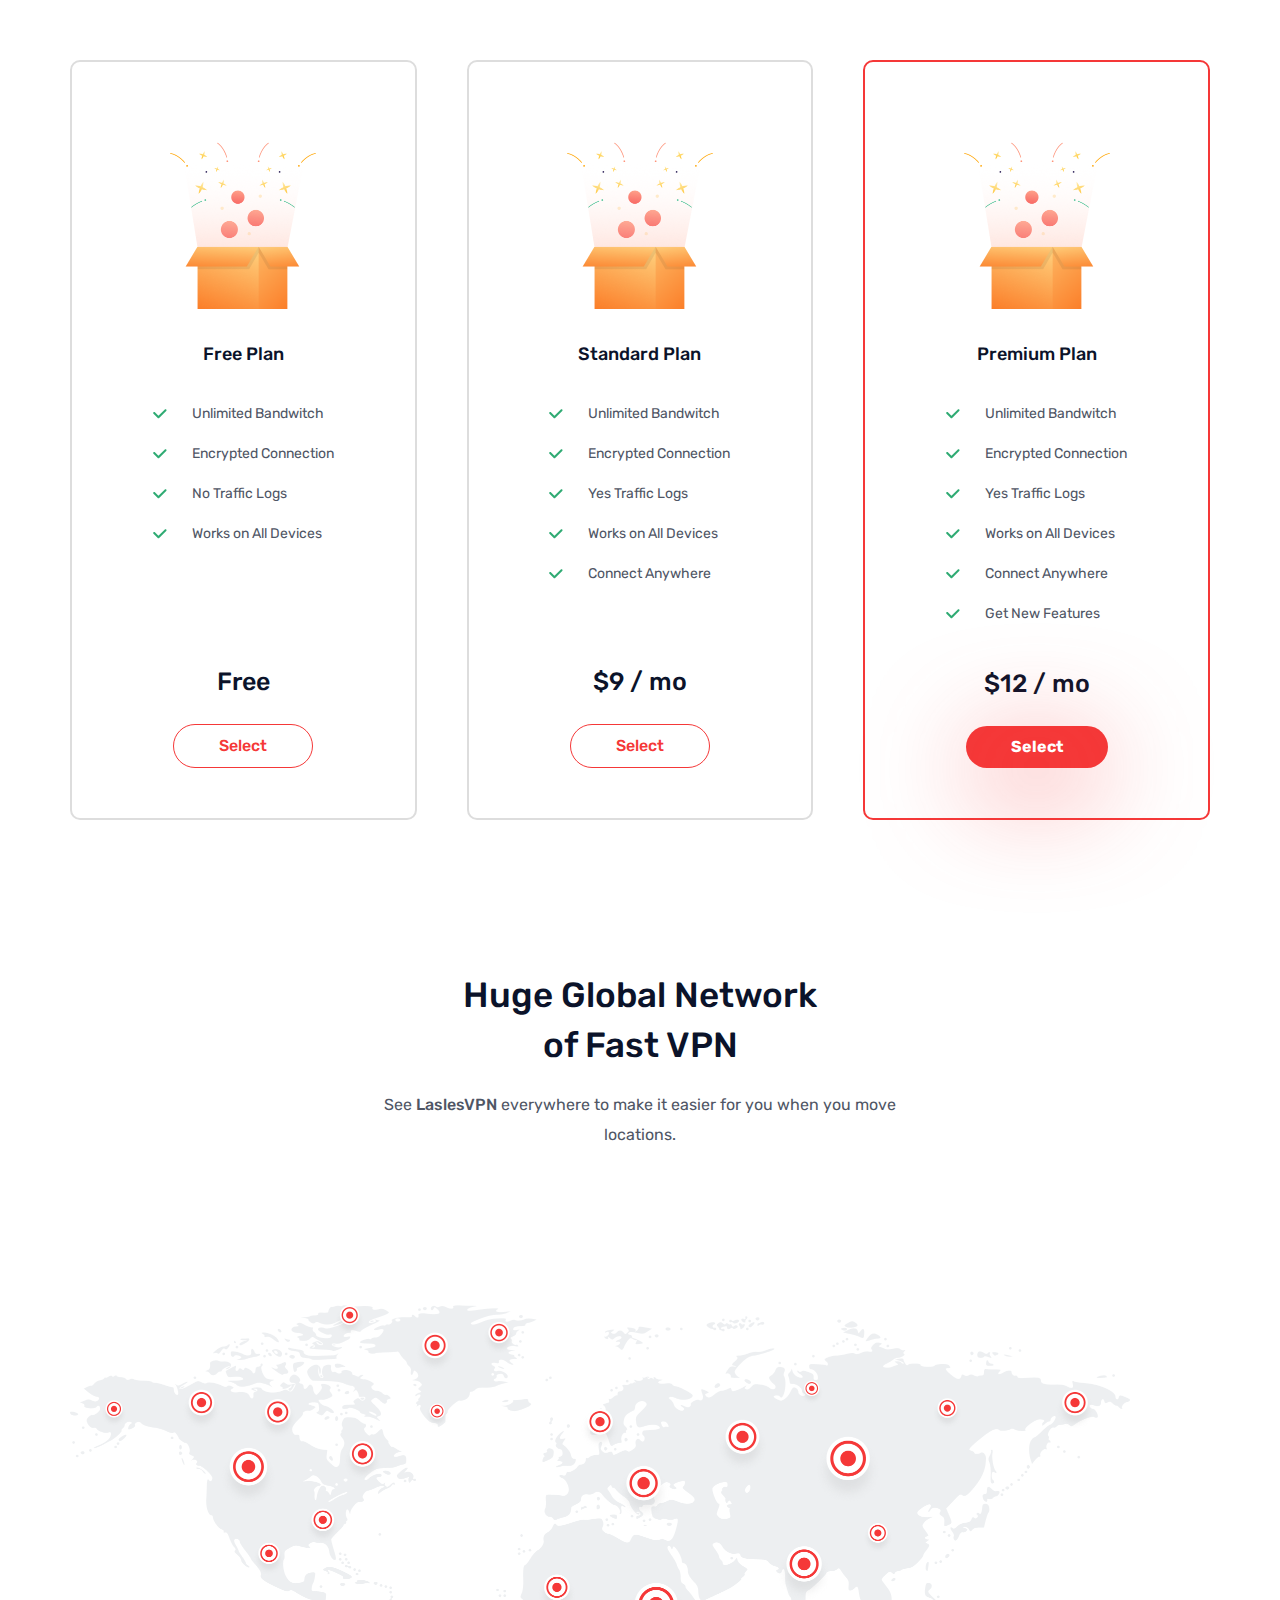
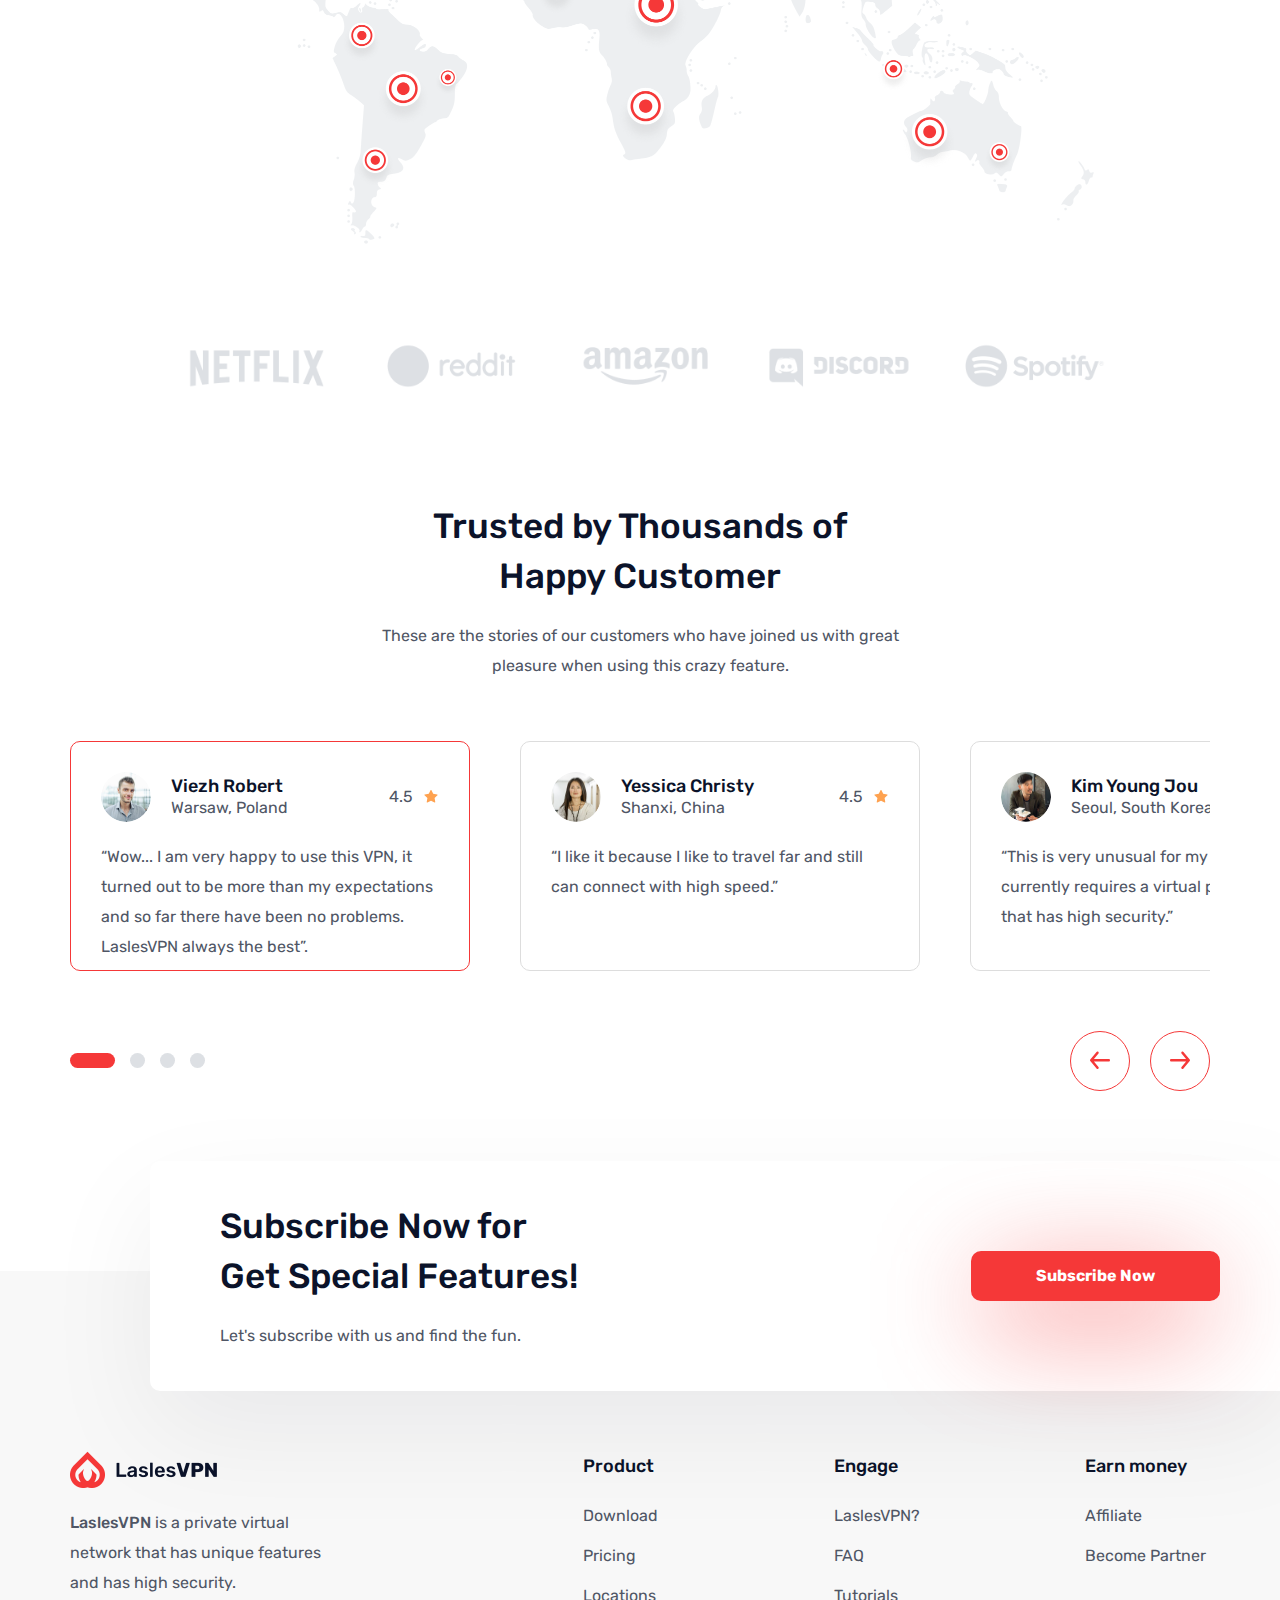
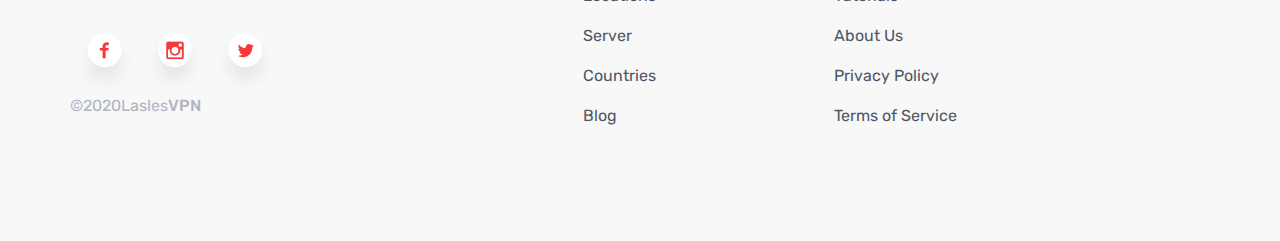
==== commit 4448f2d8: "footer" ====
--- a/index.html
+++ b/index.html
@@ -414,23 +414,76 @@
         </section>
 
         <section class="subcribe">
-          <div class="container">
-            <div class="subcribe-wrapper">
-              <div class="subcribe-text text">
-                <h3 class="subcribe-heading heading">
-                  Subscribe Now for Get Special Features!
-                </h3>
-                <div class="subcribe-desc">
-                  Let's subscribe with us and find the fun.
-                </div>
-              </div>
-              <div class="button button-primary button-rounded button-shadow">
-                Subscribe Now
-              </div>
+          <div class="subcribe-wrapper">
+            <div class="subcribe-text text">
+              <h3 class="subcribe-heading heading">
+                Subscribe Now for Get Special Features!
+              </h3>
+              <div class="subcribe-desc">
+                Let's subscribe with us and find the fun.
+              </div>
+            </div>
+            <div class="button button-primary button-rounded button-shadow">
+              Subscribe Now
             </div>
           </div>
         </section>
       </main>
+
+      <footer class="footer">
+        <div class="container">
+          <div class="footer-wrapper">
+            <div class="footer-contact">
+              <div class="footer-image">
+                <img alt="" srcset="./images/Logo-small.png 2x" />
+              </div>
+              <div class="footer-text text">
+                <span class="text-medium">LaslesVPN</span> is a private virtual
+                network that has unique features and has high security.
+              </div>
+              <div class="footer-social">
+                <img srcset="./images/Facebook.png 2x" alt="" />
+                <img srcset="./images/Instagram.png 2x" alt="" />
+                <img srcset="./images/Twitter.png 2x" alt="" />
+              </div>
+              <div class="footer-publisher">
+                ©2020Lasles<span class="text-medium">VPN</span>
+              </div>
+            </div>
+            <div class="footer-describe">
+              <div class="footer-product">
+                <h4 class="footer-product-heading">Product</h4>
+                <ul>
+                  <li class="text">Download</li>
+                  <li class="text">Pricing</li>
+                  <li class="text">Locations</li>
+                  <li class="text">Server</li>
+                  <li class="text">Countries</li>
+                  <li class="text">Blog</li>
+                </ul>
+              </div>
+              <div class="footer-product">
+                <h4 class="footer-product-heading">Engage</h4>
+                <ul>
+                  <li class="text">LaslesVPN?</li>
+                  <li class="text">FAQ</li>
+                  <li class="text">Tutorials</li>
+                  <li class="text">About Us</li>
+                  <li class="text">Privacy Policy</li>
+                  <li class="text">Terms of Service</li>
+                </ul>
+              </div>
+              <div class="footer-product">
+                <h4 class="footer-product-heading">Earn money</h4>
+                <ul>
+                  <li class="text">Affiliate</li>
+                  <li class="text">Become Partner</li>
+                </ul>
+              </div>
+            </div>
+          </div>
+        </div>
+      </footer>
     </div>
 
     <script src="./scripts/app.js"></script>
--- a/css/app.css
+++ b/css/app.css
@@ -333,7 +333,7 @@
 }
 
 .customer {
-  padding-bottom: 65px;
+  padding-bottom: 180px;
 }
 .customer .boxed {
   margin-bottom: 60px;
@@ -464,23 +464,79 @@
   display: inherit;
 }
 
+main {
+  position: relative;
+}
+
 .subcribe {
   z-index: 2;
-  margin-bottom: 65px;
+  position: absolute;
+  bottom: -120px;
+  left: 150px;
+  background-color: #ffffff;
+  box-shadow: 0 42px 114px 0 rgba(13, 16, 37, 0.064);
+  border-radius: 10px;
 }
 .subcribe-wrapper {
   width: 1140px;
   height: 230px;
   padding-left: 70px;
   padding-right: 70px;
-  border-radius: 10px;
-  display: flex;
-  justify-content: space-between;
-  align-items: center;
-  box-shadow: 0 42px 114px 0 rgba(13, 16, 37, 0.064);
+  display: flex;
+  justify-content: space-between;
+  align-items: center;
 }
 .subcribe-text {
   max-width: 410px;
 }
+.subcribe-heading {
+  max-width: 370px;
+}
+
+.footer {
+  background-color: #f8f8f8;
+  padding-bottom: 100px;
+  padding-top: 180px;
+}
+.footer-wrapper {
+  display: flex;
+  justify-content: start;
+  gap: 0 230px;
+}
+.footer-image {
+  margin-bottom: 20px;
+}
+.footer-text {
+  max-width: 340px;
+  margin-bottom: 30px;
+}
+.footer-social {
+  list-style: none;
+  display: flex;
+  justify-content: start;
+  align-items: center;
+}
+.footer-publisher {
+  color: #afb5c0;
+}
+.footer-describe {
+  height: 100%;
+  display: flex;
+  justify-content: center;
+  gap: 0 126px;
+}
+.footer-product {
+  min-width: 125px;
+}
+.footer-product li {
+  list-style: none;
+  margin-bottom: 10px;
+}
+.footer-product-heading {
+  margin-bottom: 20px;
+  font-weight: 500;
+  font-size: 18px;
+  line-height: 1.6666666667;
+}
 
 /*# sourceMappingURL=app.css.map */
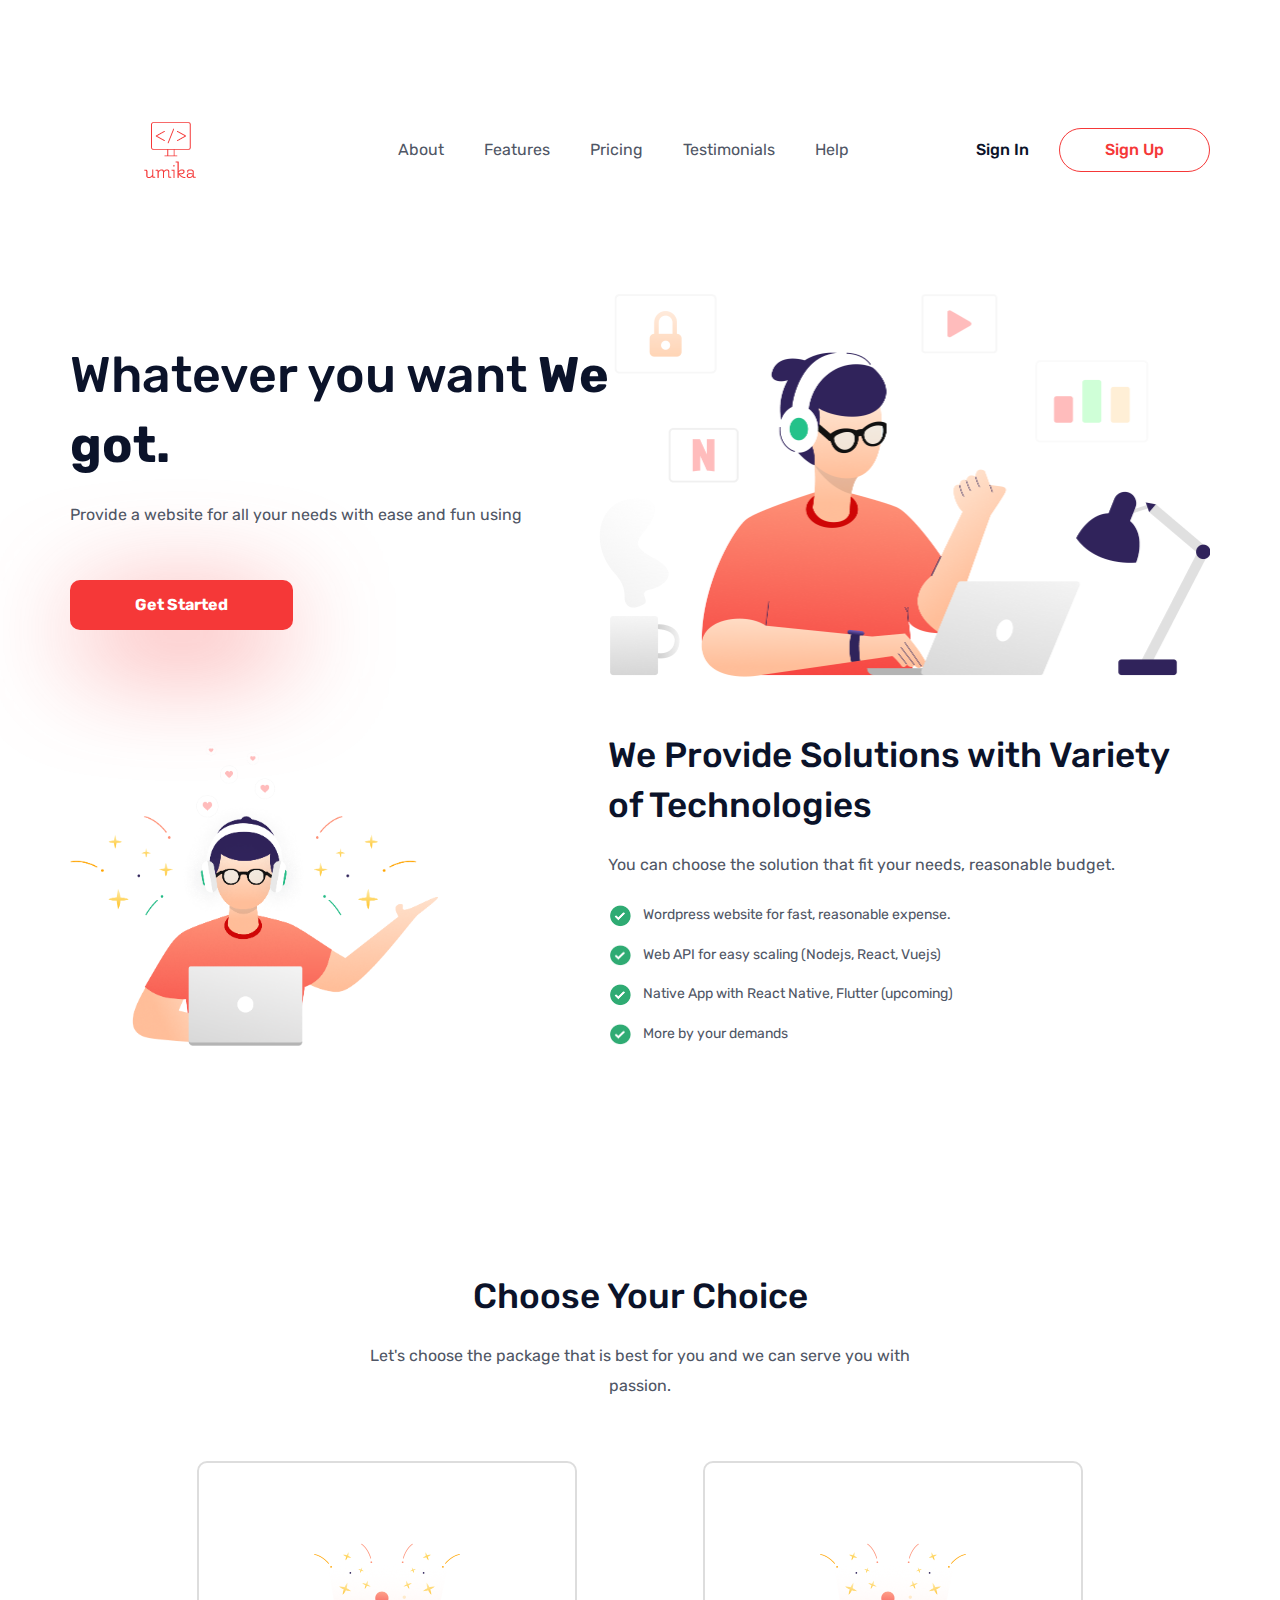
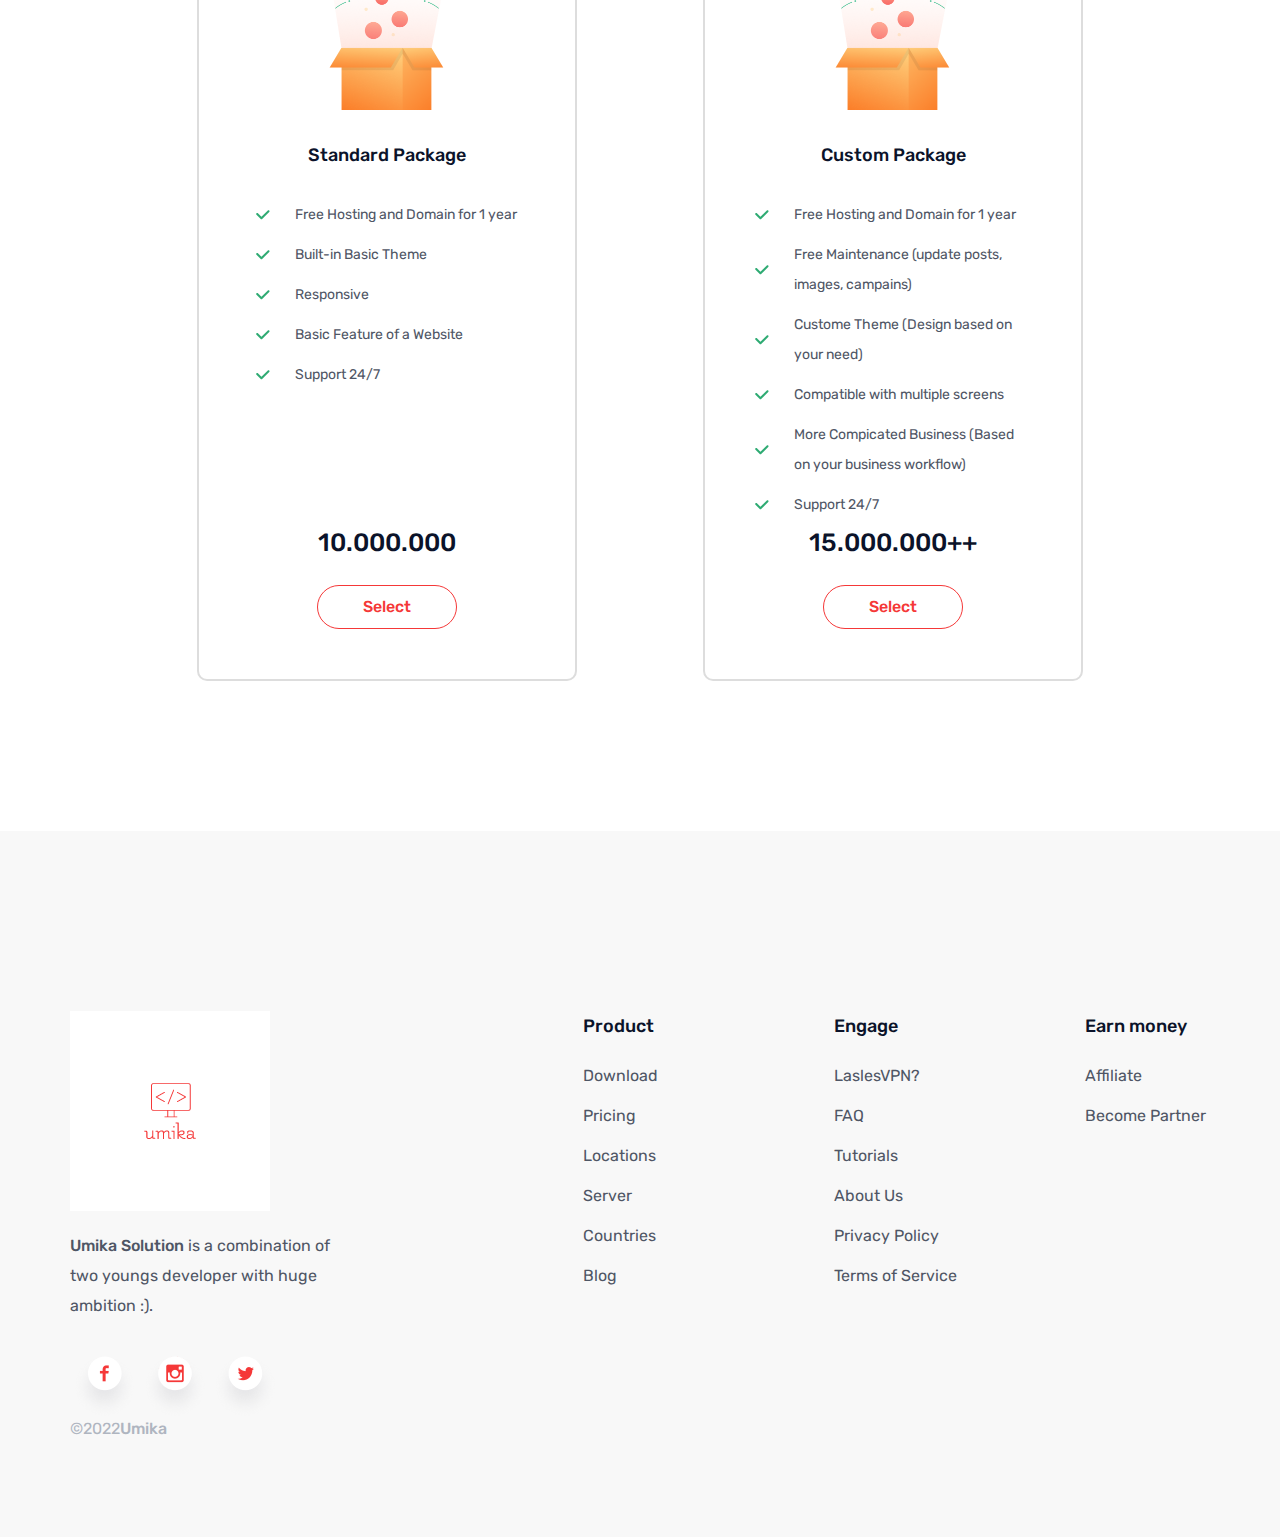
==== commit 5a73c6a3: "update code" ====
--- a/index.html
+++ b/index.html
@@ -5,7 +5,7 @@
     <meta http-equiv="X-UA-Compatible" content="IE=edge" />
     <meta name="viewport" content="width=device-width, initial-scale=1.0" />
     <title>LaslesVPN</title>
-    <link rel="stylesheet" href="./css/app.css" />
+    <link rel="stylesheet" href="./sass//app.css" />
 
     <link rel="preconnect" href="https://fonts.googleapis.com" />
     <link rel="preconnect" href="https://fonts.gstatic.com" crossorigin />
@@ -21,7 +21,7 @@
       <header class="header">
         <div class="container">
           <div class="header-container">
-            <img srcset="./images/Logo.png 2x" alt="Logo" class="header-logo" />
+            <img srcset="./images/umika.png" alt="Logo" class="header-logo" />
             <ul class="menu">
               <li class="menu-item">
                 <a href="#" class="menu-link">About</a>
@@ -55,12 +55,12 @@
             <div class="hero-container">
               <div class="hero-content">
                 <h1 class="hero-heading">
-                  Want anything to be easy with <strong>LaslesVPN.</strong>
+                  Whatever you want <strong>We got.</strong>
                 </h1>
                 <p class="hero-desc">
-                  Provide a network for all your needs with ease and fun using
-                  <strong>LaslesVPN</strong> discover interesting features from
-                  us.
+                  Provide a website for all your needs with ease and fun using
+                  <!-- <strong>LaslesVPN</strong> discover interesting features from
+                  us. -->
                 </p>
                 <a
                   href="#"
@@ -75,7 +75,7 @@
           </div>
         </section>
 
-        <section class="intro">
+        <!-- <section class="intro">
           <div class="container">
             <div class="intro-container">
               <div class="intro-item">
@@ -109,7 +109,7 @@
               </div>
             </div>
           </div>
-        </section>
+        </section> -->
 
         <section class="feature">
           <div class="container">
@@ -118,10 +118,9 @@
                 <img srcset="./images/feature-image.png 2x" alt="" />
               </div>
               <div class="feature-content">
-                <h2 class="heading">We Provide Many Features You Can Use</h2>
+                <h2 class="heading">We Provide Solutions with Variety of Technologies</h2>
                 <p class="text feature-desc">
-                  You can explore the features that we provide with fun and have
-                  their own functions each feature.
+                  You can choose the solution that fit your needs, reasonable budget.
                 </p>
 
                 <ul class="feature-list">
@@ -131,28 +130,28 @@
                       alt=""
                       class="feature-icon"
                     />
-                    <span> Powerful online protection.</span>
+                    <span> Wordpress website for fast, reasonable expense.</span>
                   </li>
                   <li class="feature-item">
                     <img
                       srcset="./images/check.png 2x"
                       alt=""
                       class="feature-icon"
-                    /><span>Internet without borders.</span>
+                    /><span> Web API for easy scaling (Nodejs, React, Vuejs)</span>
                   </li>
                   <li class="feature-item">
                     <img
                       srcset="./images/check.png 2x"
                       alt=""
                       class="feature-icon"
-                    /><span>Supercharged VPN</span>
+                    /><span> Native App with React Native, Flutter (upcoming)</span>
                   </li>
                   <li class="feature-item">
                     <img
                       srcset="./images/check.png 2x"
                       alt=""
                       class="feature-icon"
-                    /><span>No specific time limits.</span>
+                    /><span> More by your demands</span>
                   </li>
                 </ul>
               </div>
@@ -163,10 +162,9 @@
         <section class="plan">
           <div class="container">
             <div class="plan-header">
-              <h2 class="heading">Choose Your Plan</h2>
+              <h2 class="heading">Choose Your Choice</h2>
               <p class="text">
-                Let's choose the package that is best for you and explore it
-                happily and cheerfully.
+                Let's choose the package that is best for you and we can serve you with passion.
               </p>
             </div>
             <div class="plan-list">
@@ -174,59 +172,67 @@
                 <div class="plan-image">
                   <img srcset="./images/Free.png 2x" alt="" />
                 </div>
-                <h3 class="plan-title">Free Plan</h3>
+                <h3 class="plan-title">Standard Package</h3>
                 <div class="plan-detail">
                   <div class="plan-info">
                     <img src="./images/check-vector.svg" alt="" />
-                    <span>Unlimited Bandwitch</span>
-                  </div>
-                  <div class="plan-info">
-                    <img src="./images/check-vector.svg" alt="" />
-                    <span>Encrypted Connection</span>
-                  </div>
-                  <div class="plan-info">
-                    <img src="./images/check-vector.svg" alt="" />
-                    <span>No Traffic Logs</span>
-                  </div>
-                  <div class="plan-info">
-                    <img src="./images/check-vector.svg" alt="" />
-                    <span>Works on All Devices</span>
-                  </div>
-                </div>
-                <h4 class="plan-price">Free</h4>
+                    <span>Free Hosting and Domain for 1 year</span>
+                  </div>
+                  <div class="plan-info">
+                    <img src="./images/check-vector.svg" alt="" />
+                    <span>Built-in Basic Theme</span>
+                  </div>
+                  <div class="plan-info">
+                    <img src="./images/check-vector.svg" alt="" />
+                    <span>Responsive</span>
+                  </div>
+                  <div class="plan-info">
+                    <img src="./images/check-vector.svg" alt="" />
+                    <span>Basic Feature of a Website</span>
+                  </div>
+                  <div class="plan-info">
+                    <img src="./images/check-vector.svg" alt="" />
+                    <span>Support 24/7</span>
+                  </div>
+                </div>
+                <h4 class="plan-price">10.000.000</h4>
                 <a href="#" class="button button-outline">Select</a>
               </div>
               <div class="plan-item">
                 <div class="plan-image">
                   <img srcset="./images/Free.png 2x" alt="" />
                 </div>
-                <h3 class="plan-title">Standard Plan</h3>
+                <h3 class="plan-title">Custom Package</h3>
                 <div class="plan-detail">
                   <div class="plan-info">
                     <img src="./images/check-vector.svg" alt="" />
-                    <span>Unlimited Bandwitch</span>
-                  </div>
-                  <div class="plan-info">
-                    <img src="./images/check-vector.svg" alt="" />
-                    <span>Encrypted Connection</span>
-                  </div>
-                  <div class="plan-info">
-                    <img src="./images/check-vector.svg" alt="" />
-                    <span>Yes Traffic Logs</span>
-                  </div>
-                  <div class="plan-info">
-                    <img src="./images/check-vector.svg" alt="" />
-                    <span>Works on All Devices</span>
-                  </div>
-                  <div class="plan-info">
-                    <img src="./images/check-vector.svg" alt="" />
-                    <span>Connect Anywhere</span>
-                  </div>
-                </div>
-                <h4 class="plan-price">$9 <span>/ mo </span></h4>
+                    <span>Free Hosting and Domain for 1 year</span>
+                  </div>
+                  <div class="plan-info">
+                    <img src="./images/check-vector.svg" alt="" />
+                    <span>Free Maintenance (update posts, images, campains)</span>
+                  </div>
+                  <div class="plan-info">
+                    <img src="./images/check-vector.svg" alt="" />
+                    <span>Custome Theme (Design based on your need)</span>
+                  </div>
+                  <div class="plan-info">
+                    <img src="./images/check-vector.svg" alt="" />
+                    <span>Compatible with multiple screens</span>
+                  </div>
+                  <div class="plan-info">
+                    <img src="./images/check-vector.svg" alt="" />
+                    <span>More Compicated Business (Based on your business workflow)</span>
+                  </div>
+                  <div class="plan-info">
+                    <img src="./images/check-vector.svg" alt="" />
+                    <span>Support 24/7</span>
+                  </div>
+                </div>
+                <h4 class="plan-price">15.000.000++</h4>
                 <a href="#" class="button button-outline">Select</a>
               </div>
-              <div class="plan-item is-active">
+              <!-- <div class="plan-item is-active">
                 <div class="plan-image">
                   <img srcset="./images/Free.png 2x" alt="" />
                 </div>
@@ -261,12 +267,12 @@
                 <a href="#" class="button button-primary button-shadow"
                   >Select</a
                 >
-              </div>
+              </div> -->
             </div>
           </div>
         </section>
 
-        <section class="network">
+        <!-- <section class="network">
           <div class="container">
             <div class="boxed">
               <h2 class="heading">Huge Global Network of Fast VPN</h2>
@@ -279,15 +285,15 @@
               <img srcset="./images/network.png 2x" alt="" />
             </div>
           </div>
-        </section>
-
-        <section class="logo">
-          <div class="container">
-            <img srcset="./images/Sponsored.png 2x" alt="" />
-          </div>
-        </section>
-
-        <section class="customer">
+        </section> -->
+
+        <!-- <section class="logo">
+          <div class="container">
+            <img srcset="./images/umika.png" alt="" />
+          </div>
+        </section> -->
+
+        <!-- <section class="customer">
           <div class="container">
             <div class="boxed">
               <h2 class="heading">Trusted by Thousands of Happy Customer</h2>
@@ -411,9 +417,9 @@
               </div>
             </div>
           </div>
-        </section>
-
-        <section class="subcribe">
+        </section> -->
+
+        <!-- <section class="subcribe">
           <div class="subcribe-wrapper">
             <div class="subcribe-text text">
               <h3 class="subcribe-heading heading">
@@ -427,7 +433,7 @@
               Subscribe Now
             </div>
           </div>
-        </section>
+        </section> -->
       </main>
 
       <footer class="footer">
@@ -435,11 +441,10 @@
           <div class="footer-wrapper">
             <div class="footer-contact">
               <div class="footer-image">
-                <img alt="" srcset="./images/Logo-small.png 2x" />
+                <img alt="" srcset="./images/umika.png" />
               </div>
               <div class="footer-text text">
-                <span class="text-medium">LaslesVPN</span> is a private virtual
-                network that has unique features and has high security.
+                <span class="text-medium">Umika Solution</span> is a combination of two youngs developer with huge ambition :).
               </div>
               <div class="footer-social">
                 <img srcset="./images/Facebook.png 2x" alt="" />
@@ -447,7 +452,7 @@
                 <img srcset="./images/Twitter.png 2x" alt="" />
               </div>
               <div class="footer-publisher">
-                ©2020Lasles<span class="text-medium">VPN</span>
+                ©2022<span class="text-medium">Umika</span>
               </div>
             </div>
             <div class="footer-describe">
--- a/sass/app.css
+++ b/sass/app.css
@@ -0,0 +1,541 @@
+html {
+  box-sizing: border-box;
+}
+
+* {
+  margin: 0;
+  padding: 0;
+}
+
+*,
+*::before,
+*::after {
+  box-sizing: border-box;
+}
+
+input,
+textarea,
+select,
+button {
+  outline: none;
+}
+
+input {
+  line-height: normal;
+}
+
+label,
+button {
+  cursor: pointer;
+}
+
+a {
+  text-decoration: none;
+}
+
+img {
+  display: block;
+  max-width: 100%;
+}
+
+body {
+  line-height: 1;
+  font-family: "Rubik", sans-serif;
+  color: #4f5665;
+  font-weight: 400;
+}
+
+.wrapper {
+  max-width: 1440px;
+  margin: 0 auto;
+}
+
+.container {
+  max-width: 1170px;
+  margin: 0 auto;
+  padding: 0 15px;
+}
+
+.button {
+  display: inline-block;
+  padding: 13px 45px;
+  border-radius: 100rem;
+  font-family: "Rubik", sans-serif;
+  line-height: 1;
+  font-size: 16px;
+  border: none;
+  outline: none;
+}
+.button-primary {
+  font-weight: 700;
+  background-color: #f53838;
+  color: white;
+}
+.button-outline {
+  font-weight: 500;
+  background-color: transparent;
+  color: #f53838;
+  border: 1px solid;
+}
+.button-rounded {
+  border-radius: 10px;
+  padding: 17px 65px;
+}
+.button-shadow {
+  position: relative;
+}
+.button-shadow:after {
+  content: "";
+  position: absolute;
+  top: 0;
+  left: 50%;
+  height: 100%;
+  width: 90%;
+  background: rgba(245, 56, 56, 0.63);
+  filter: blur(54px);
+  border-radius: 10px;
+  transform: translate(-50%, 50%);
+  z-index: -1;
+}
+
+.boxed {
+  max-width: 555px;
+  margin-left: auto;
+  margin-right: auto;
+  text-align: center;
+}
+
+h1,
+h2,
+h3,
+h4,
+h5,
+h6 {
+  color: #0b132a;
+}
+
+.heading {
+  font-weight: 500;
+  font-size: 35px;
+  line-height: 1.4285714286;
+  margin-bottom: 20px;
+}
+
+.text {
+  line-height: 1.875;
+}
+
+.text-medium {
+  font-weight: 500;
+}
+
+.text-small {
+  font-size: 14px;
+  line-height: 2.1428571429;
+}
+
+.header {
+  padding-top: 50px;
+  padding-bottom: 90px;
+}
+.header-container {
+  display: flex;
+  justify-content: space-between;
+  align-items: center;
+}
+.header-auth {
+  display: flex;
+  align-items: center;
+  gap: 0 30px;
+  text-transform: capitalize;
+  font-weight: 500;
+}
+.header-signin {
+  color: #0b132a;
+}
+.header-signup {
+  padding: 13px 45px;
+  border-radius: 100rem;
+  color: #f53838;
+  border: 1px solid;
+}
+
+.menu {
+  list-style: none;
+  display: flex;
+  align-items: center;
+  gap: 0 40px;
+}
+.menu-link {
+  color: inherit;
+}
+
+.hero {
+  padding-bottom: 100px;
+}
+.hero-container {
+  display: flex;
+  justify-content: space-between;
+  align-items: center;
+  position: relative;
+}
+.hero-image {
+  position: absolute;
+  right: 0;
+  z-index: -1;
+}
+.hero-content {
+  width: 100%;
+  max-width: 555px;
+}
+.hero-heading {
+  font-size: 50px;
+  font-weight: 500;
+  margin-bottom: 20px;
+  line-height: 1.4;
+  color: #0b132a;
+}
+.hero-desc {
+  line-height: 1.875;
+  margin-bottom: 50px;
+}
+.hero-desc strong {
+  font-weight: 500;
+}
+
+.intro {
+  margin-bottom: 95px;
+}
+.intro-container {
+  background: #ffffff;
+  border-radius: 10px;
+  padding: 37px 0;
+  box-shadow: 0 42px 114px 0 rgba(13, 16, 37, 0.064);
+  display: grid;
+  grid-template-columns: repeat(3, minmax(0, 1fr));
+  min-height: 200px;
+}
+.intro-item {
+  display: flex;
+  align-items: center;
+  justify-content: center;
+  gap: 0 36.5px;
+}
+.intro-item:nth-child(2) {
+  border-left: 2px solid #eeeff2;
+  border-right: 2px solid #eeeff2;
+}
+.intro-title {
+  font-size: 25px;
+  font-weight: 700;
+  margin-bottom: 5px;
+  line-height: 1.2;
+}
+.intro-text {
+  font-size: 20px;
+  line-height: 1.5;
+}
+
+.feature {
+  margin-bottom: 130px;
+}
+.feature-container {
+  display: flex;
+  justify-content: space-between;
+  align-items: center;
+  gap: 0 170px;
+}
+.feature-desc {
+  margin-bottom: 23px;
+}
+.feature-list {
+  list-style: none;
+}
+.feature-item {
+  display: flex;
+  align-items: center;
+  gap: 0 10px;
+  margin-bottom: 15px;
+  font-size: 14px;
+}
+
+.plan {
+  padding: 80px 0 150px;
+}
+.plan-header {
+  max-width: 555px;
+  text-align: center;
+  margin: 0 auto 60px;
+}
+.plan-list {
+  min-height: 760px;
+  display: flex;
+  justify-content: space-evenly;
+}
+.plan-item {
+  border: 2px solid #dddddd;
+  box-sizing: border-box;
+  border-radius: 10px;
+  padding: 80px 50px 50px;
+  display: flex;
+  flex-direction: column;
+  align-items: center;
+  flex: 0 0 33.33%;
+}
+.plan-image {
+  margin: 0 auto 30px;
+}
+.plan-title {
+  font-size: 18px;
+  font-weight: 500;
+  line-height: 1.6666666667;
+  margin-bottom: 30px;
+}
+.plan-info {
+  display: flex;
+  align-items: center;
+  gap: 0 25px;
+  margin-bottom: 10px;
+  font-size: 14px;
+  line-height: 2.1428571429;
+}
+.plan-price {
+  font-size: 25px;
+  font-weight: 500;
+  margin-bottom: 30px;
+  margin-top: auto;
+}
+.plan .button-shadow {
+  z-index: 0;
+}
+.plan-item.is-active, .plan-item:hover {
+  border-color: #f53838;
+}
+.plan-item.is-active .button, .plan-item:hover .button {
+  background-color: #f53838;
+  color: white;
+}
+
+.network .heading {
+  max-width: 380px;
+  margin-left: auto;
+  margin-right: auto;
+}
+.network .boxed {
+  margin-bottom: 155px;
+}
+.network-image {
+  margin-bottom: 36px;
+}
+
+.logo {
+  margin: 0 160px 50px;
+}
+
+.customer {
+  padding-bottom: 180px;
+}
+.customer .boxed {
+  margin-bottom: 60px;
+}
+.customer .heading {
+  max-width: 450px;
+  margin-left: auto;
+  margin-right: auto;
+}
+.customer ::-webkit-scrollbar {
+  display: none;
+}
+.customer-list {
+  display: flex;
+  justify-content: space-between;
+  align-items: center;
+  gap: 0 50px;
+  margin-bottom: 60px;
+  overflow-y: hidden;
+}
+.customer-item {
+  border: 1px solid #dddddd;
+  border-radius: 10px;
+  padding: 30px;
+  height: 230px;
+  min-width: 400px;
+}
+.customer-item.is-active, .customer-item:hover {
+  border-color: #f53838;
+  cursor: pointer;
+}
+.customer-top {
+  margin-bottom: 20px;
+  display: flex;
+  justify-content: space-between;
+  align-items: center;
+}
+.customer-info {
+  display: flex;
+  align-items: center;
+  gap: 0 20px;
+}
+.customer-avatar {
+  width: 50px;
+  height: 50px;
+}
+.customer-avatar img {
+  width: 100%;
+  height: 100%;
+  -o-object-fit: cover;
+     object-fit: cover;
+  border-radius: 100rem;
+}
+.customer-name {
+  font-size: 18px;
+  font-weight: 500;
+  margin-bottom: 5px;
+  line-height: 1;
+}
+.customer-address {
+  font-size: 14px;
+  line-height: 1;
+}
+.customer-rating {
+  display: flex;
+  align-items: center;
+  gap: 0 10px;
+}
+.customer-slider {
+  display: flex;
+  justify-content: space-between;
+  align-items: center;
+}
+.customer-swiper {
+  display: flex;
+  align-items: center;
+  justify-content: space-between;
+  gap: 0 15px;
+}
+.customer-swiper .dot {
+  height: 15px;
+  width: 15px;
+  border-radius: 100rem;
+  background-color: #dde0e4;
+  cursor: pointer;
+}
+.customer-swiper .slider-bar {
+  height: 15px;
+  width: 45px;
+  background-color: #f53838;
+  border-radius: 100rem;
+  cursor: pointer;
+}
+.customer-arrow {
+  display: flex;
+  justify-content: space-between;
+  align-items: center;
+  gap: 0 20px;
+}
+.customer-arrow-button {
+  width: 60px;
+  height: 60px;
+  border-radius: 100rem;
+  border: 1px solid #f53838;
+  display: flex;
+  justify-content: center;
+  align-items: center;
+}
+.customer-arrow-button .prev-reverse,
+.customer-arrow-button .next-reverse {
+  display: none;
+}
+.customer-arrow-button .next {
+  transform: scaleX(-1);
+}
+.customer-arrow-button:hover {
+  background-color: #f53838;
+  cursor: pointer;
+}
+.customer-arrow-button:hover .prev-reverse {
+  display: inherit;
+  transform: scaleX(-1);
+}
+.customer-arrow-button:hover .prev,
+.customer-arrow-button:hover .next {
+  display: none;
+}
+.customer-arrow-button:hover .next-reverse {
+  display: inherit;
+}
+
+main {
+  position: relative;
+}
+
+.subcribe {
+  z-index: 2;
+  position: absolute;
+  bottom: -120px;
+  left: 150px;
+  background-color: #ffffff;
+  box-shadow: 0 42px 114px 0 rgba(13, 16, 37, 0.064);
+  border-radius: 10px;
+}
+.subcribe-wrapper {
+  width: 100%;
+  height: 230px;
+  padding-left: 70px;
+  padding-right: 70px;
+  display: flex;
+  justify-content: space-between;
+  align-items: center;
+}
+.subcribe-text {
+  max-width: 410px;
+}
+.subcribe-heading {
+  max-width: 370px;
+}
+
+.footer {
+  background-color: #f8f8f8;
+  padding-bottom: 100px;
+  padding-top: 180px;
+}
+.footer-wrapper {
+  display: flex;
+  justify-content: start;
+  gap: 0 230px;
+}
+.footer-image {
+  margin-bottom: 20px;
+}
+.footer-text {
+  max-width: 340px;
+  margin-bottom: 30px;
+}
+.footer-social {
+  list-style: none;
+  display: flex;
+  justify-content: start;
+  align-items: center;
+}
+.footer-publisher {
+  color: #afb5c0;
+}
+.footer-describe {
+  height: 100%;
+  display: flex;
+  justify-content: center;
+  gap: 0 126px;
+}
+.footer-product {
+  min-width: 125px;
+}
+.footer-product li {
+  list-style: none;
+  margin-bottom: 10px;
+}
+.footer-product-heading {
+  margin-bottom: 20px;
+  font-weight: 500;
+  font-size: 18px;
+  line-height: 1.6666666667;
+}/*# sourceMappingURL=app.css.map */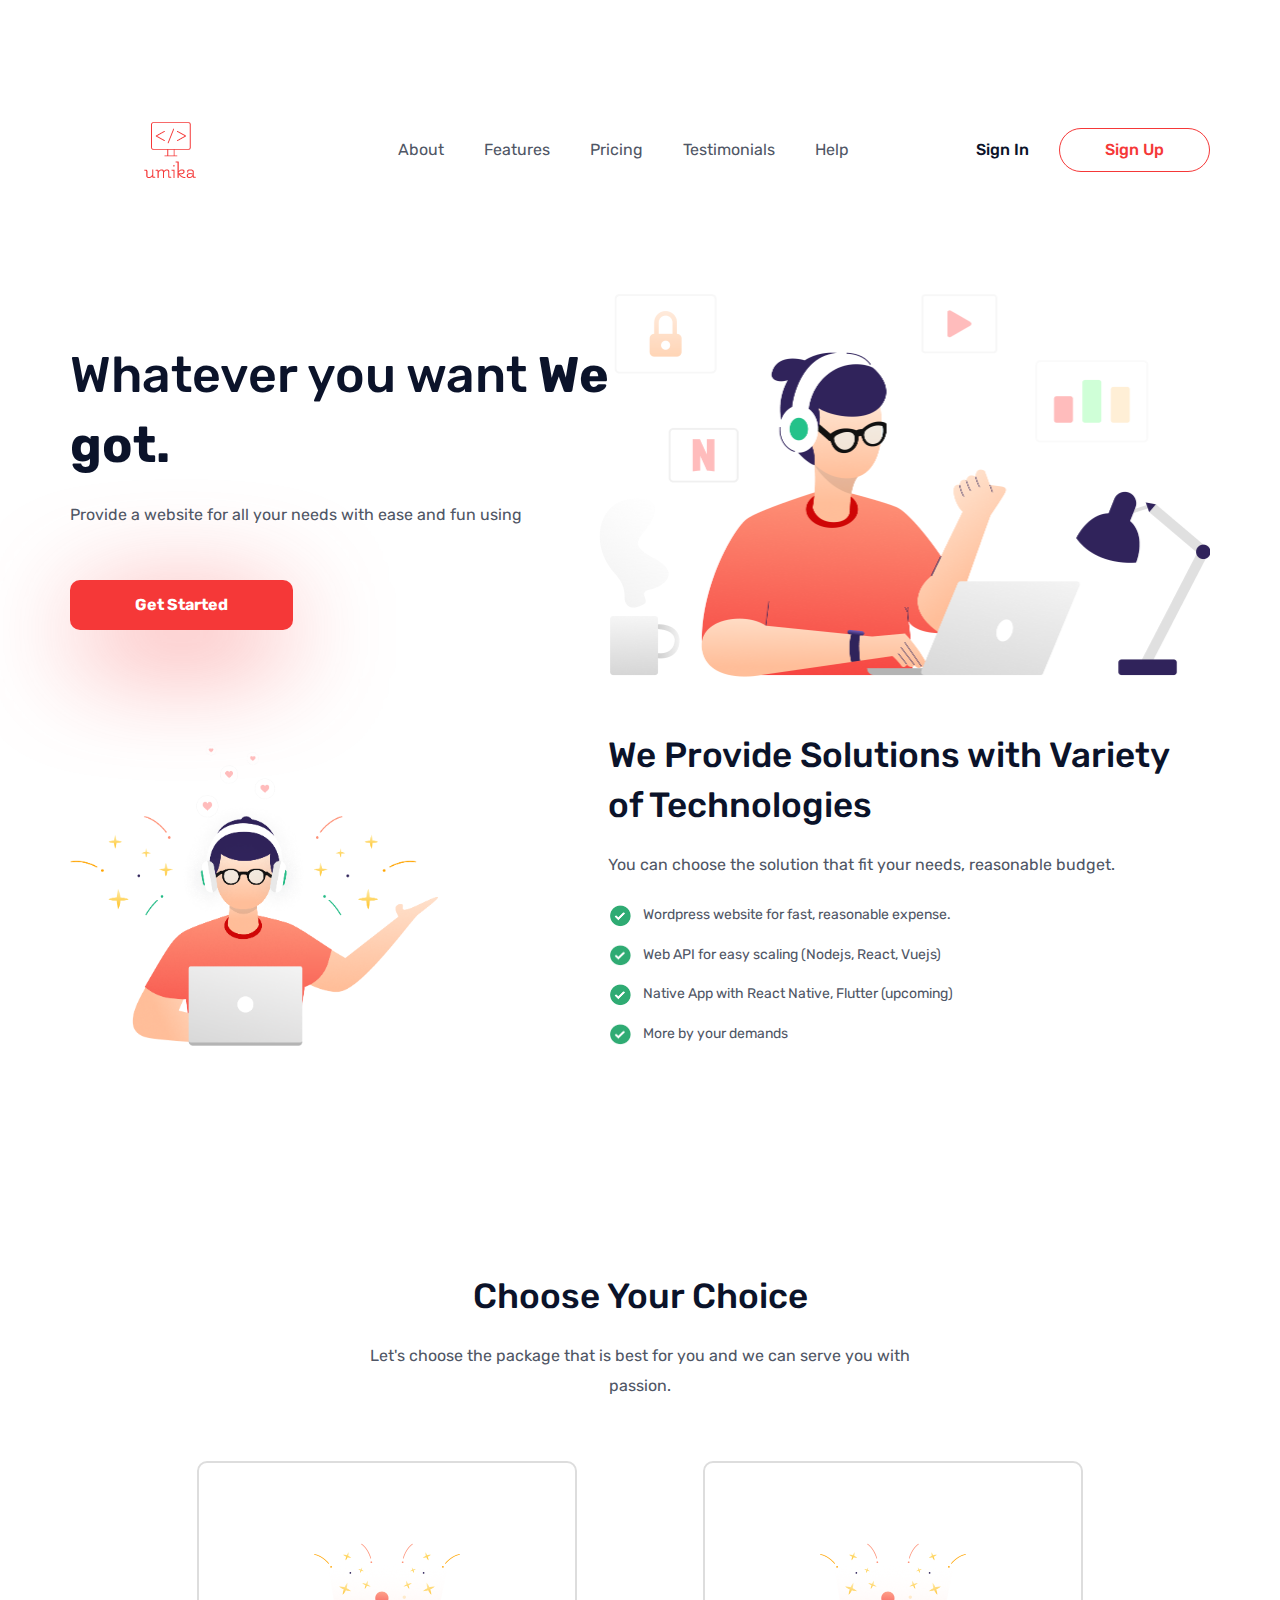
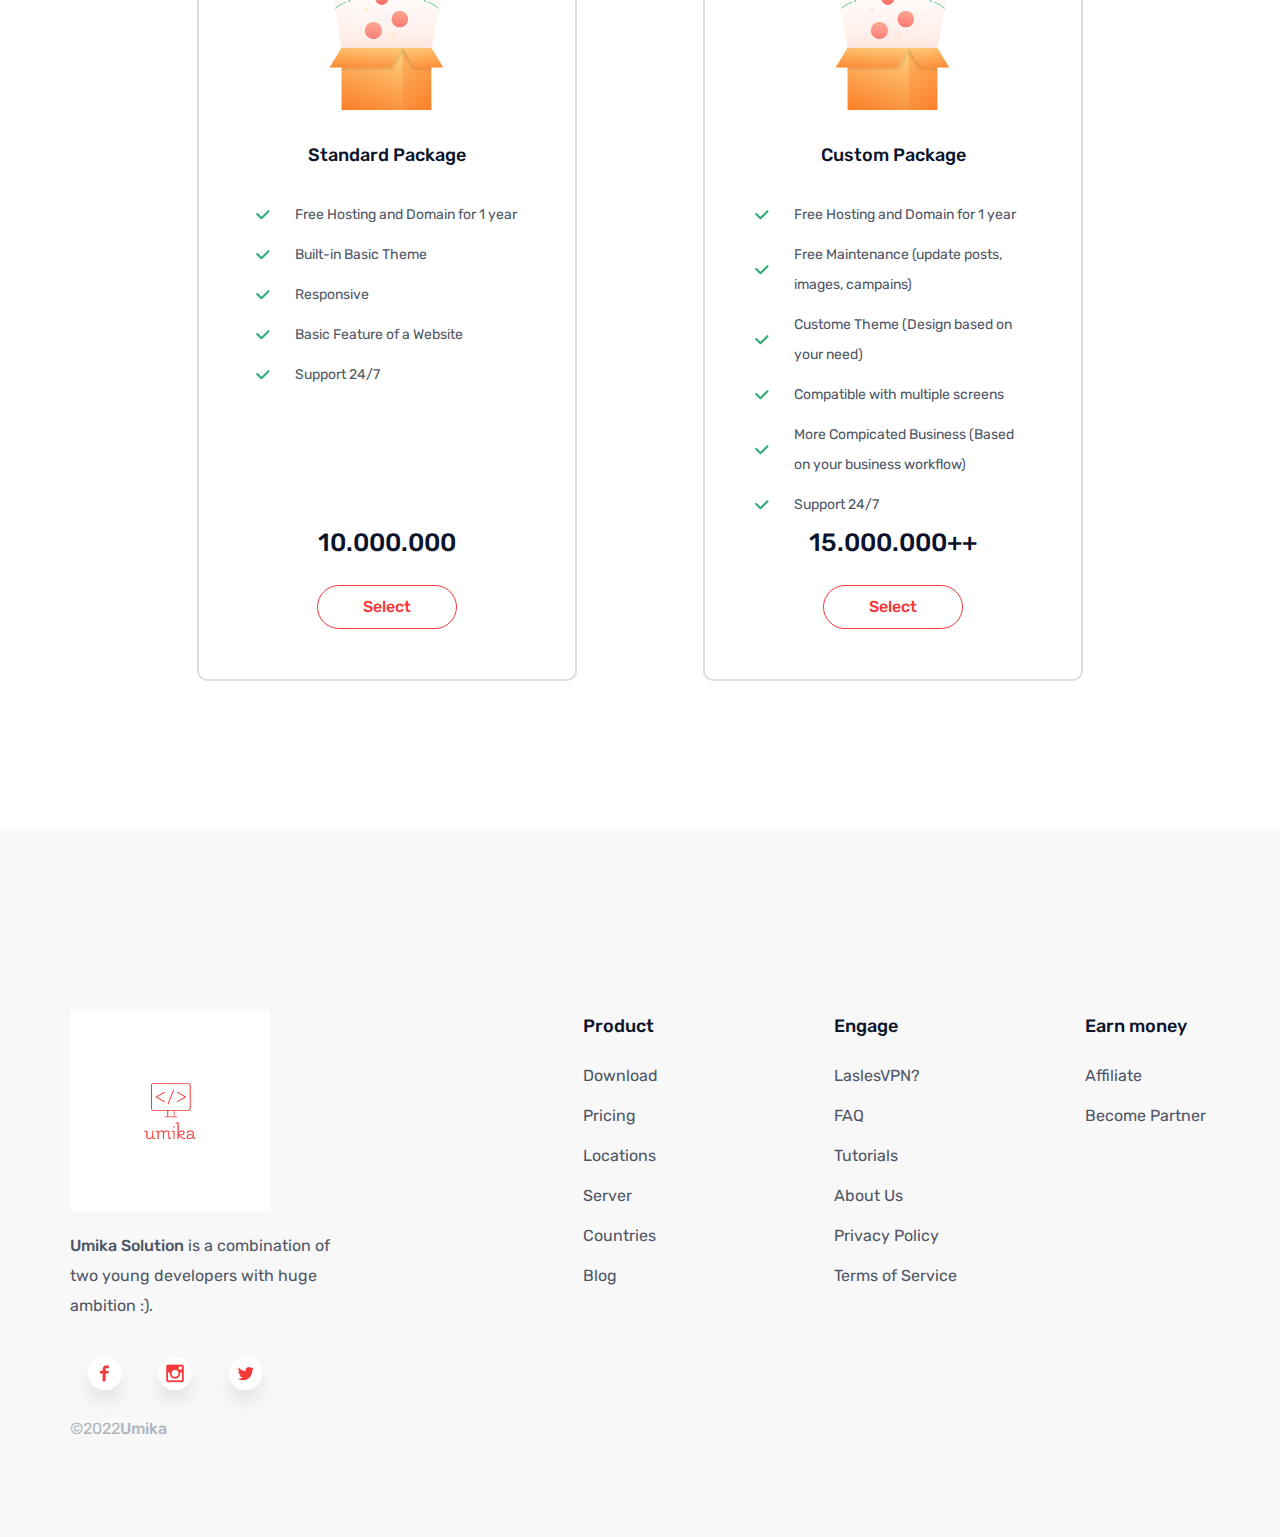
==== commit 1a7281b2: "update code v2" ====
--- a/index.html
+++ b/index.html
@@ -444,7 +444,7 @@
                 <img alt="" srcset="./images/umika.png" />
               </div>
               <div class="footer-text text">
-                <span class="text-medium">Umika Solution</span> is a combination of two youngs developer with huge ambition :).
+                <span class="text-medium">Umika Solution</span> is a combination of two young developers with huge ambition :).
               </div>
               <div class="footer-social">
                 <img srcset="./images/Facebook.png 2x" alt="" />
